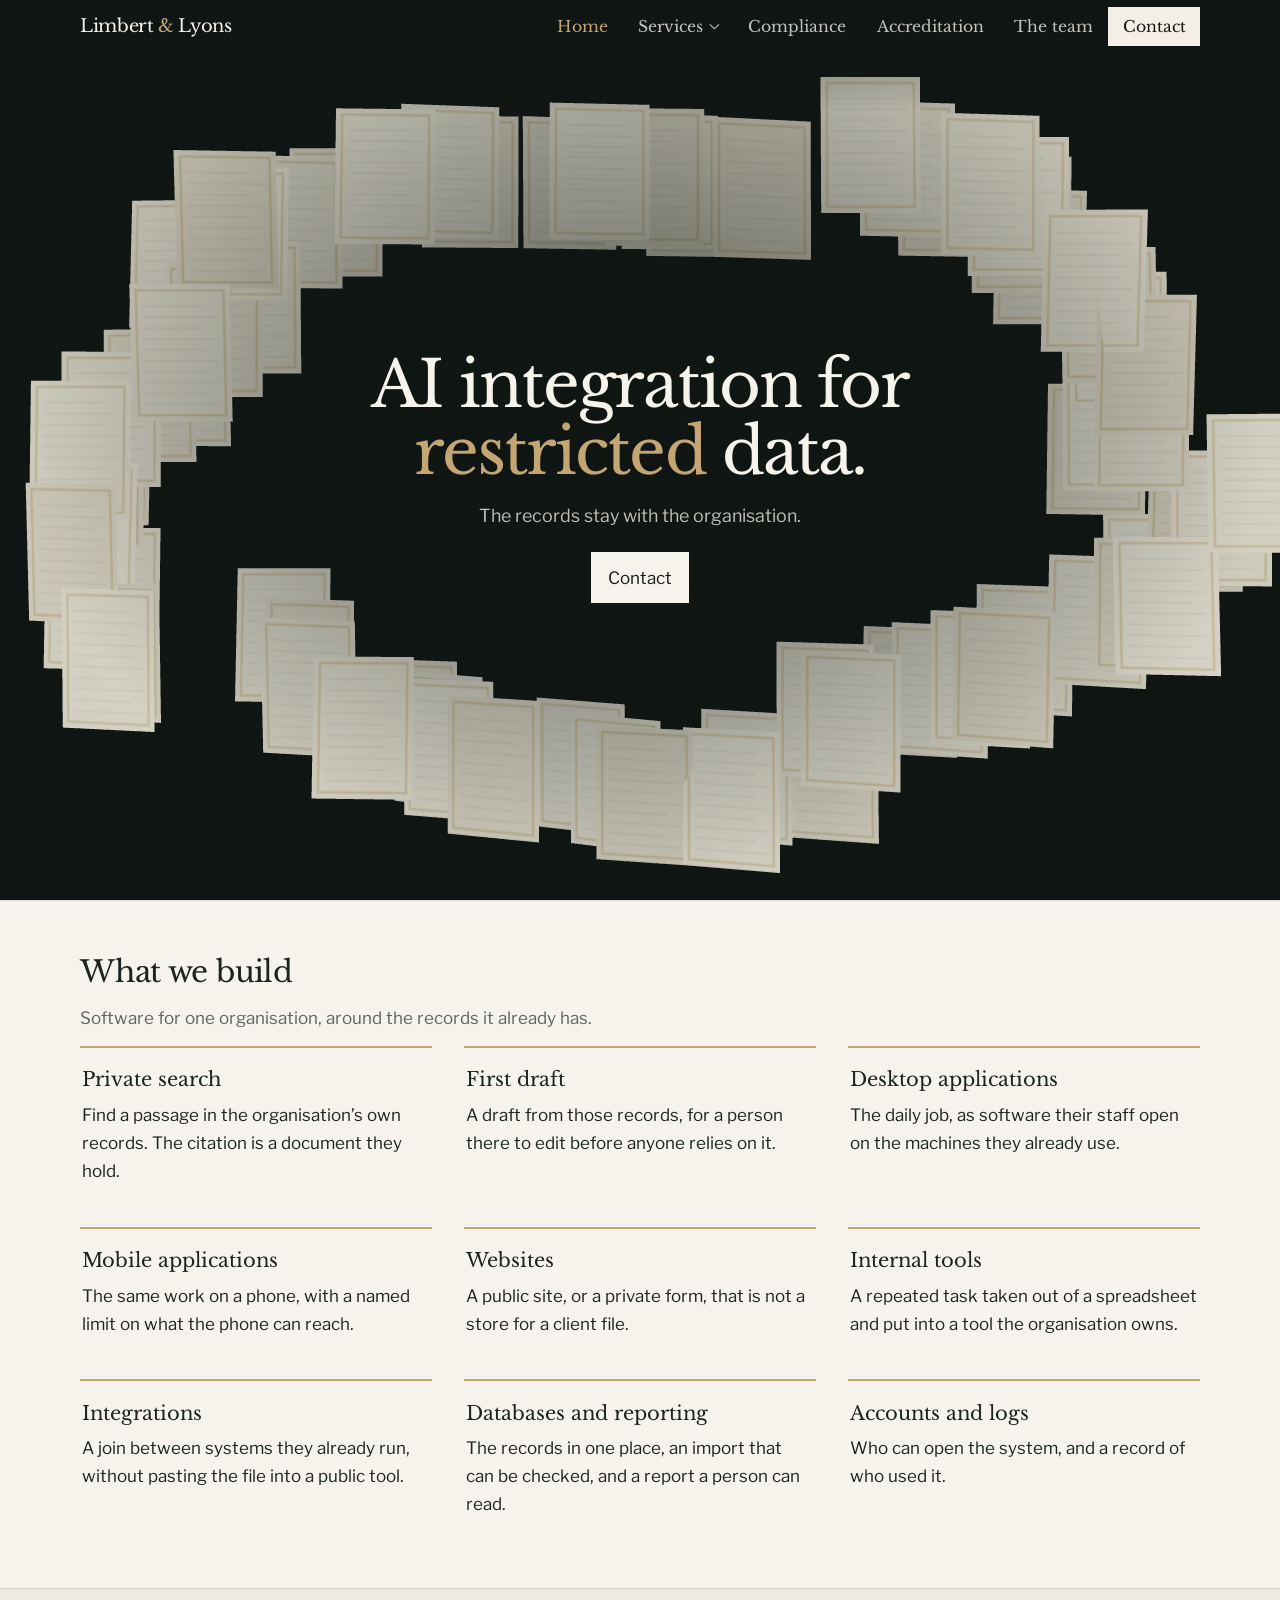
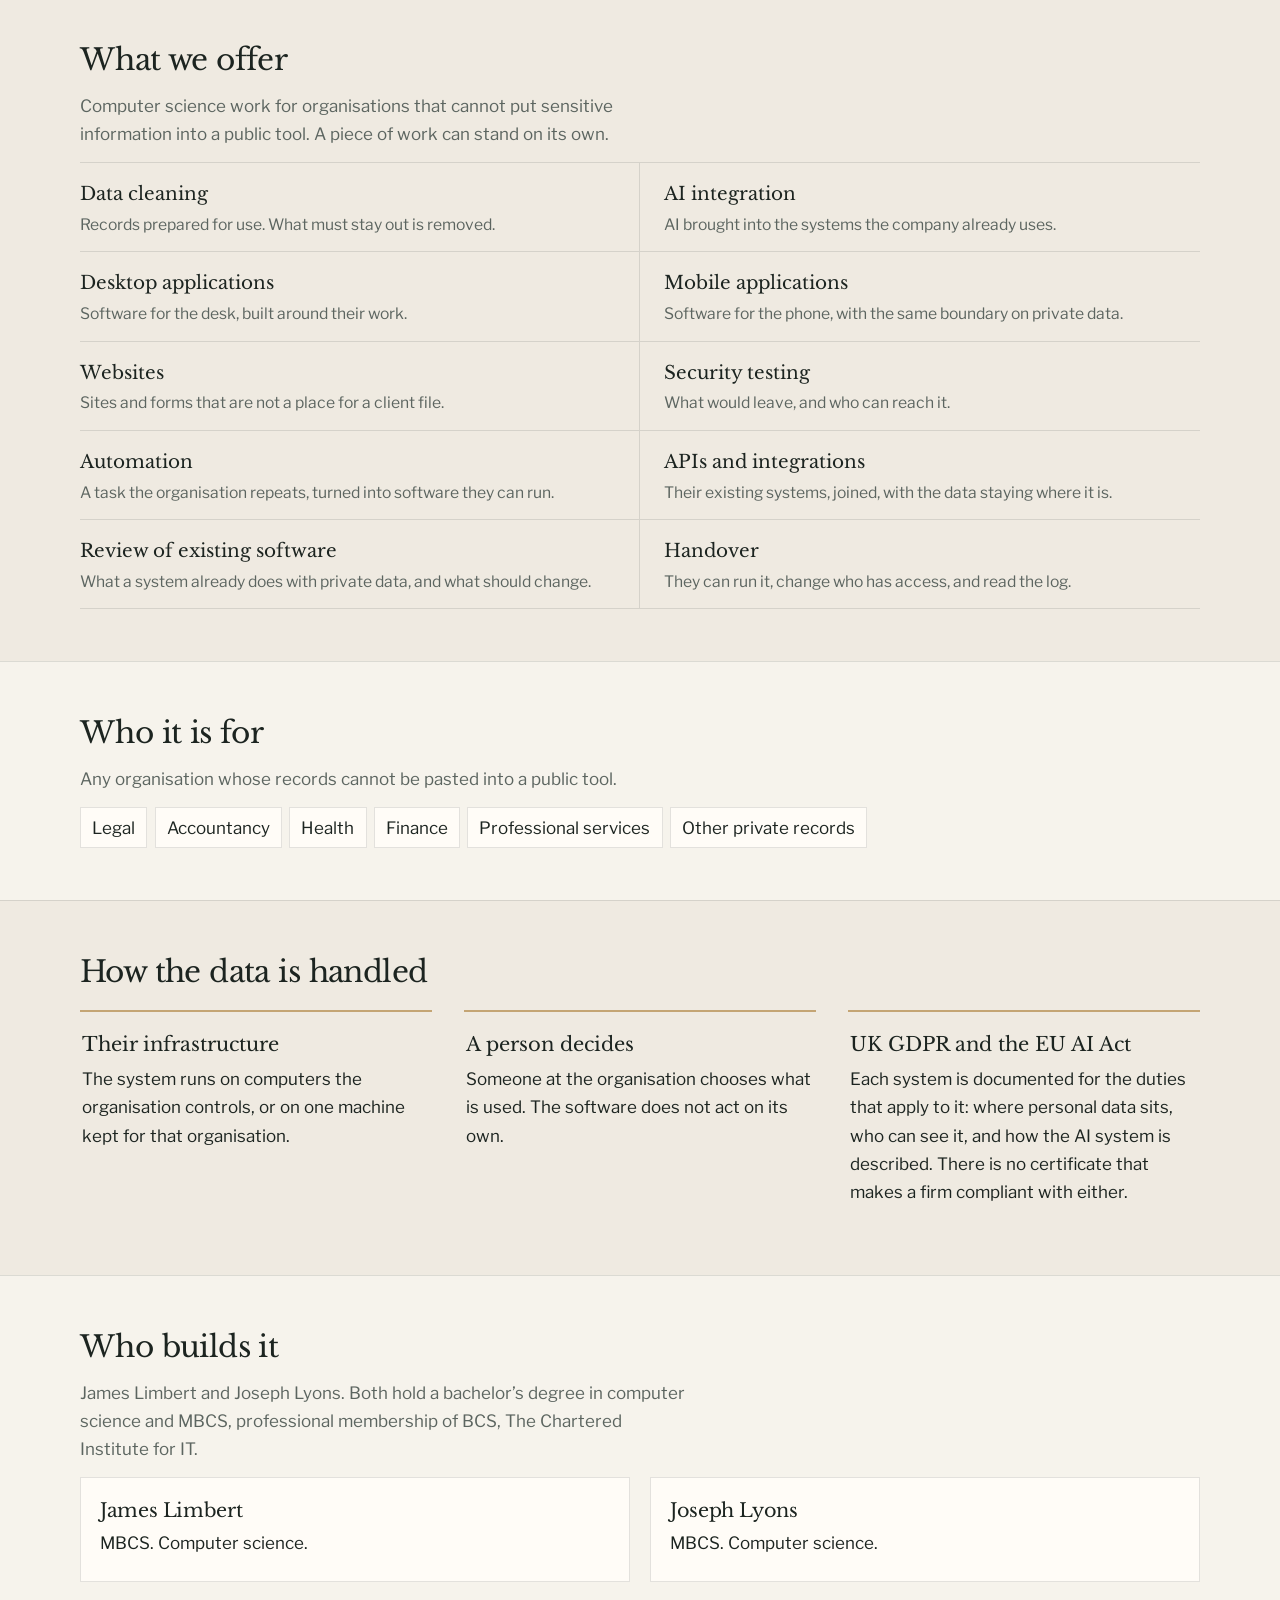
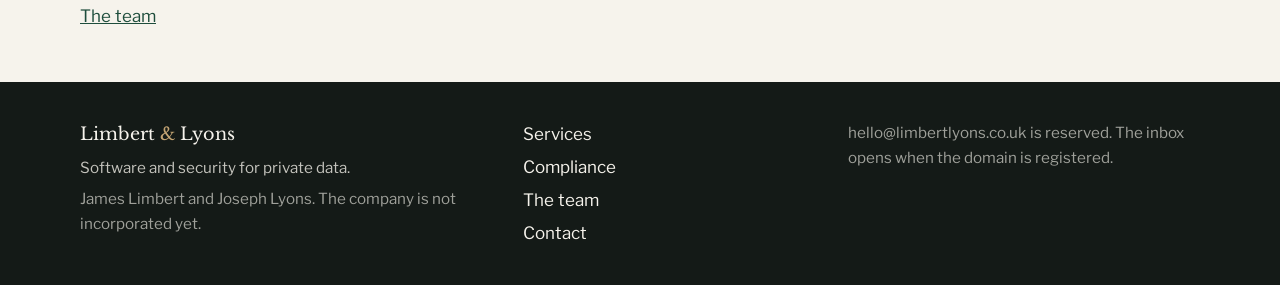
==== index.html @ 771babde "Initial commit" ====
<!DOCTYPE html>
<html lang="en-GB">
<head>
  <meta charset="utf-8">
  <meta name="viewport" content="width=device-width, initial-scale=1">
  <title>Limbert & Lyons — AI integration for sensitive data</title>
  <meta name="description" content="Limbert & Lyons takes sensitive work from the records to the handover: data cleaning, AI integration, desktop and mobile applications, websites, and security testing.">
  <link rel="preconnect" href="https://fonts.googleapis.com">
  <link rel="preconnect" href="https://fonts.gstatic.com" crossorigin>
  <link href="https://fonts.googleapis.com/css2?family=Libre+Baskerville:ital,wght@0,400;0,700;1,400&family=Libre+Franklin:ital,wght@0,400;0,500;0,600;1,400&display=swap" rel="stylesheet">
  <link rel="stylesheet" href="styles.css">
</head>
<body class="home">
  <a class="skip" href="#main">Skip to content</a>
  <header class="site-header">
    <div class="wrap bar">
      <a class="wordmark" href="index.html">Limbert <span>&amp;</span> Lyons</a>
      <button class="menu-toggle" type="button" data-menu aria-expanded="false" aria-controls="primary-nav">Menu</button>
      <nav class="nav" id="primary-nav" data-nav aria-label="Primary">
        <a href="index.html" aria-current="page">Home</a>
        <div class="drop" data-drop>
          <button class="drop-btn" type="button" data-drop-btn aria-expanded="false" aria-controls="services-menu">Services</button>
          <div class="drop-panel" id="services-menu">
            <a href="services.html">All services</a>
            <a href="data-cleaning.html">Data cleaning</a>
            <a href="ai-integration.html">AI integration</a>
            <a href="desktop-applications.html">Desktop applications</a>
            <a href="mobile-applications.html">Mobile applications</a>
            <a href="websites.html">Websites</a>
            <a href="security-testing.html">Security testing</a>
          </div>
        </div>
        <a href="compliance.html">Compliance</a>
        <a href="accreditation.html">Accreditation</a>
        <a href="team.html">The team</a>
        <a href="contact.html">Contact</a>
      </nav>
    </div>
  </header>
  <main id="main">
    <section class="hero">
      <div class="hero-stage" data-chamber aria-hidden="true"></div>
      <div class="hero-scrim" aria-hidden="true"></div>
      <div class="wrap hero-copy">
        <h1>AI integration for <span class="turn"><span data-turn>sensitive</span></span> data.</h1>
        <p class="lede">The records stay with the organisation.</p>
        <a class="button" href="contact.html">Contact</a>
      </div>
    </section>

    <section>
      <div class="wrap">
        <h2>What we build</h2>
        <p class="intro">Software for one organisation, around the records it already has.</p>
        <ul class="examples">
          <li class="example"><span>Private search</span><p>Find a passage in the organisation’s own records. The citation is a document they hold.</p></li>
          <li class="example"><span>First draft</span><p>A draft from those records, for a person there to edit before anyone relies on it.</p></li>
          <li class="example"><span>Desktop applications</span><p>The daily job, as software their staff open on the machines they already use.</p></li>
          <li class="example"><span>Mobile applications</span><p>The same work on a phone, with a named limit on what the phone can reach.</p></li>
          <li class="example"><span>Websites</span><p>A public site, or a private form, that is not a store for a client file.</p></li>
          <li class="example"><span>Internal tools</span><p>A repeated task taken out of a spreadsheet and put into a tool the organisation owns.</p></li>
          <li class="example"><span>Integrations</span><p>A join between systems they already run, without pasting the file into a public tool.</p></li>
          <li class="example"><span>Databases and reporting</span><p>The records in one place, an import that can be checked, and a report a person can read.</p></li>
          <li class="example"><span>Accounts and logs</span><p>Who can open the system, and a record of who used it.</p></li>
        </ul>
      </div>
    </section>

    <section class="band">
      <div class="wrap">
        <h2>What we offer</h2>
        <p class="intro">Computer science work for organisations that cannot put sensitive information into a public tool. A piece of work can stand on its own.</p>
        <ul class="offer">
          <li><a href="data-cleaning.html"><strong>Data cleaning</strong><p>Records prepared for use. What must stay out is removed.</p></a></li>
          <li><a href="ai-integration.html"><strong>AI integration</strong><p>AI brought into the systems the company already uses.</p></a></li>
          <li><a href="desktop-applications.html"><strong>Desktop applications</strong><p>Software for the desk, built around their work.</p></a></li>
          <li><a href="mobile-applications.html"><strong>Mobile applications</strong><p>Software for the phone, with the same boundary on private data.</p></a></li>
          <li><a href="websites.html"><strong>Websites</strong><p>Sites and forms that are not a place for a client file.</p></a></li>
          <li><a href="security-testing.html"><strong>Security testing</strong><p>What would leave, and who can reach it.</p></a></li>
          <li><strong>Automation</strong><p>A task the organisation repeats, turned into software they can run.</p></li>
          <li><strong>APIs and integrations</strong><p>Their existing systems, joined, with the data staying where it is.</p></li>
          <li><strong>Review of existing software</strong><p>What a system already does with private data, and what should change.</p></li>
          <li><strong>Handover</strong><p>They can run it, change who has access, and read the log.</p></li>
        </ul>
      </div>
    </section>

    <section>
      <div class="wrap">
        <h2>Who it is for</h2>
        <p class="intro">Any organisation whose records cannot be pasted into a public tool.</p>
        <ul class="sectors">
          <li>Legal</li>
          <li>Accountancy</li>
          <li>Health</li>
          <li>Finance</li>
          <li>Professional services</li>
          <li>Other private records</li>
        </ul>
      </div>
    </section>

    <section class="band">
      <div class="wrap">
        <h2>How the data is handled</h2>
        <ul class="examples">
          <li class="example"><span>Their infrastructure</span><p>The system runs on computers the organisation controls, or on one machine kept for that organisation.</p></li>
          <li class="example"><span>A person decides</span><p>Someone at the organisation chooses what is used. The software does not act on its own.</p></li>
          <li class="example"><span>UK GDPR and the EU AI Act</span><p>Each system is documented for the duties that apply to it: where personal data sits, who can see it, and how the AI system is described. There is no certificate that makes a firm compliant with either.</p></li>
        </ul>
      </div>
    </section>

    <section>
      <div class="wrap">
        <h2>Who builds it</h2>
        <p class="intro">James Limbert and Joseph Lyons. Both hold a bachelor’s degree in computer science and MBCS, professional membership of BCS, The Chartered Institute for IT.</p>
        <div class="people">
          <article class="person">
            <h3>James Limbert</h3>
            <p>MBCS. Computer science.</p>
          </article>
          <article class="person">
            <h3>Joseph Lyons</h3>
            <p>MBCS. Computer science.</p>
          </article>
        </div>
        <p class="aside"><a href="team.html">The team</a></p>
      </div>
    </section>
  </main>
  <footer class="site-footer">
    <div class="wrap">
      <div>
        <strong>Limbert <span>&amp;</span> Lyons</strong>
        <p>Software and security for private data.</p>
        <p class="quiet">James Limbert and Joseph Lyons. The company is not incorporated yet.</p>
      </div>
      <nav aria-label="Footer">
        <a href="services.html">Services</a>
        <a href="compliance.html">Compliance</a>
        <a href="team.html">The team</a>
        <a href="contact.html">Contact</a>
      </nav>
      <p class="quiet">hello@limbertlyons.co.uk is reserved. The inbox opens when the domain is registered.</p>
    </div>
  </footer>
  <script src="vendor/three.min.js"></script>
  <script src="chamber.js"></script>
  <script src="site.js"></script>
</body>
</html>
---- styles.css ----
/* Limbert Lyons. One consultancy site. */

:root {
  --paper: #f6f3ec;
  --card: #fffcf7;
  --ink: #1c2420;
  --muted: #5c6560;
  --fir: #141a17;
  --line: rgba(28, 36, 32, 0.12);
  --accent: #1e4d3c;
  --max: 70rem;
  --serif: "Libre Baskerville", Georgia, serif;
  --sans: "Libre Franklin", "Segoe UI", sans-serif;
}

* { box-sizing: border-box; }

html { scroll-behavior: smooth; }

body {
  margin: 0;
  background: var(--paper);
  color: var(--ink);
  font-family: var(--sans);
  font-size: 1.0625rem;
  line-height: 1.65;
}

a { color: inherit; }

:focus-visible {
  outline: 2px solid var(--accent);
  outline-offset: 3px;
}

.skip {
  position: absolute;
  left: 1rem;
  top: -4rem;
  background: var(--ink);
  color: var(--paper);
  padding: 0.4rem 0.7rem;
  z-index: 6;
}

.skip:focus { top: 0.6rem; }

.wrap {
  width: min(var(--max), calc(100% - 2.5rem));
  margin: 0 auto;
}

.narrow { max-width: 40rem; }

.site-header {
  position: sticky;
  top: 0;
  z-index: 20;
  background: #101613;
  color: #f3efe6;
  transition: background 0.25s ease;
}

body.home .site-header { background: transparent; }
body.home .site-header.is-solid { background: rgba(16, 22, 19, 0.94); }

.bar {
  display: flex;
  align-items: stretch;
  justify-content: space-between;
  gap: 1rem;
  min-height: 3.35rem;
}

.wordmark {
  align-self: center;
  color: #f6f3ec;
  text-decoration: none;
  font-family: var(--serif);
  font-size: 1.12rem;
  letter-spacing: -0.02em;
}

.wordmark span,
.site-footer strong span { color: #c4a574; }

.menu-toggle {
  align-self: center;
  display: none;
  background: rgba(243, 239, 230, 0.08);
  color: #f6f3ec;
  border: 0;
  border-radius: 0;
  padding: 0.55rem 0.9rem;
  font: inherit;
  cursor: pointer;
}

.nav {
  display: flex;
  align-items: stretch;
  align-self: stretch;
  gap: 0;
}

.nav > a,
.drop-btn {
  display: flex;
  align-items: center;
  color: rgba(246, 243, 236, 0.78);
  background: transparent;
  border: 0;
  border-radius: 0;
  text-decoration: none;
  font: inherit;
  font-family: var(--serif);
  font-size: 0.98rem;
  padding: 0 0.95rem;
  cursor: pointer;
  transition: color 0.15s ease;
}

.nav > a[aria-current="page"],
.drop.is-current > .drop-btn {
  color: #c4a574;
  background: transparent;
}

.nav > a:hover,
.drop-btn:hover,
.drop.is-open > .drop-btn {
  color: #f6f3ec;
  background: transparent;
}

.nav > a:last-child {
  margin-left: 0;
  color: #141a17;
  background: #f3efe6;
  box-shadow: none;
}

.nav > a:last-child:hover { background: #fff; color: #141a17; box-shadow: none; }

.nav > a:last-child[aria-current="page"] {
  background: #e7d3b0;
  color: #141a17;
  box-shadow: none;
}

@media (min-width: 801px) {
  body.home .site-header:not(.is-solid) .nav > a:last-child {
    align-self: center;
    padding: 0.42rem 0.9rem;
  }
}

.drop { position: relative; display: flex; align-items: stretch; }

.drop-btn::after {
  content: "";
  width: 0.36rem;
  height: 0.36rem;
  margin-left: 0.5rem;
  border-right: 1.5px solid currentColor;
  border-bottom: 1.5px solid currentColor;
  transform: translateY(-0.12rem) rotate(45deg);
  transition: transform 0.16s ease;
}

.drop.is-open > .drop-btn::after,
.drop:hover > .drop-btn::after {
  transform: translateY(0.04rem) rotate(225deg);
}

.drop-panel {
  position: absolute;
  top: 100%;
  left: 0;
  width: max-content;
  min-width: 12.5rem;
  padding: 0.35rem 0;
  background: rgba(16, 22, 19, 0.96);
  color: #f3efe6;
  border: 0;
  border-radius: 0;
  box-shadow: 0 10px 24px rgba(0, 0, 0, 0.28);
  opacity: 0;
  visibility: hidden;
  pointer-events: none;
  transform: translateY(6px);
  transition: opacity 0.16s ease, transform 0.16s ease, visibility 0.16s;
}

.drop-panel::before {
  content: "";
  position: absolute;
  left: 0;
  right: 0;
  top: -0.7rem;
  height: 0.7rem;
}

.drop.is-open .drop-panel,
.drop:focus-within .drop-panel {
  opacity: 1;
  visibility: visible;
  pointer-events: auto;
  transform: none;
}

@media (hover: hover) and (min-width: 801px) {
  .drop:hover .drop-panel {
    opacity: 1;
    visibility: visible;
    pointer-events: auto;
    transform: none;
  }
}

.drop-panel a {
  display: block;
  padding: 0.38rem 1rem;
  border-radius: 0;
  border-bottom: 0;
  text-decoration: none;
  color: rgba(246, 243, 236, 0.82);
  line-height: 1.35;
  font-family: var(--serif);
  font-size: 0.95rem;
}

.drop-panel a:hover,
.drop-panel a[aria-current="page"] {
  background: transparent;
  color: #c4a574;
  text-decoration: none;
}

.hero {
  position: relative;
  isolation: isolate;
  display: flex;
  align-items: center;
  min-height: calc(100svh - 3.35rem);
  padding: 4.5rem 0;
  overflow: hidden;
  background: #101613;
  color: #f3efe6;
}

body.home .hero {
  margin-top: -3.35rem;
  padding-top: calc(4.5rem + 3.35rem);
  min-height: 100svh;
}

.hero-stage {
  position: absolute;
  inset: 0;
  z-index: 0;
  background:
    radial-gradient(ellipse at 68% 48%, rgba(196, 165, 116, 0.14), transparent 58%),
    #101613;
}

.hero-stage canvas {
  display: block;
  width: 100%;
  height: 100%;
}

.hero-scrim {
  position: absolute;
  inset: 0;
  z-index: 1;
  pointer-events: none;
  background:
    linear-gradient(180deg, rgba(16, 22, 19, 0.5) 0%, rgba(16, 22, 19, 0) 7rem),
    radial-gradient(ellipse at 50% 46%, rgba(16, 22, 19, 0.62) 0%, rgba(16, 22, 19, 0.28) 42%, rgba(16, 22, 19, 0.05) 70%);
}

.hero-copy {
  position: relative;
  z-index: 2;
  max-width: 46rem;
  text-align: center;
}

.hero h1 {
  color: #f6f3ec;
  font-family: var(--serif);
  font-weight: 400;
  font-size: clamp(2.7rem, 5vw, 4.15rem);
  line-height: 1.05;
  letter-spacing: -0.03em;
  max-width: 11em;
  margin: 0 auto 1rem;
}

.turn {
  display: inline-block;
  color: #c4a574;
  white-space: nowrap;
  vertical-align: baseline;
  line-height: inherit;
  transition: width 0.35s ease;
}

.turn span {
  display: inline;
  transition: opacity 0.28s ease, transform 0.28s ease;
}

.turn span.is-out {
  opacity: 0;
  transform: translateY(-0.16em);
}

.hero .kicker { color: #c4a574; }

.hero .lede {
  color: rgba(243, 239, 230, 0.78);
  max-width: 26rem;
  margin-left: auto;
  margin-right: auto;
  font-size: 1.12rem;
}

.hero .button {
  margin-top: 1.35rem;
  text-decoration: none;
}

.hero-services {
  margin: 0;
  padding: 0;
  list-style: none;
}

.process {
  margin: 0;
  padding: 0.15rem 0 0;
  list-style: none;
}

.process li {
  display: grid;
  grid-template-columns: 2.6rem 1fr;
  gap: 0.9rem;
  position: relative;
  padding-bottom: 1.15rem;
}

.process li::after {
  content: "";
  position: absolute;
  left: 1.05rem;
  top: 1.85rem;
  bottom: 0;
  width: 1px;
  background: rgba(196, 165, 116, 0.55);
}

.process li:last-child { padding-bottom: 0; }
.process li:last-child::after { display: none; }

.process .n {
  position: relative;
  z-index: 1;
  width: 2.15rem;
  height: 2.15rem;
  display: grid;
  place-items: center;
  border: 1px solid #c4a574;
  background: #141a17;
  color: #c4a574;
  font-size: 0.75rem;
}

.process strong {
  display: block;
  color: #f6f3ec;
  font-weight: 500;
}

.process p {
  margin: 0.15rem 0 0;
  color: rgba(243, 239, 230, 0.68);
  font-size: 0.98rem;
}

.process.is-running li {
  opacity: 0.38;
  transition: opacity 0.45s ease;
}

.process.is-running li.is-done { opacity: 0.72; }
.process.is-running li.is-on { opacity: 1; }

.process.is-running .n,
.process.is-running li::after { transition: background 0.45s ease, color 0.45s ease, border-color 0.45s ease; }

.process.is-running li.is-on .n {
  background: #c4a574;
  color: #141a17;
}

.process.is-running li.is-done .n {
  background: #1e4d3c;
  color: #f3efe6;
  border-color: #c4a574;
}

.process.is-running li::after { background: rgba(196, 165, 116, 0.22); }
.process.is-running li.is-done::after { background: #c4a574; }

@media (prefers-reduced-motion: reduce) {
  .process.is-running li,
  .process.is-running li.is-done,
  .process.is-running li.is-on { opacity: 1; transition: none; }
}

.button {
  display: inline-block;
  background: #f6f3ec;
  color: var(--fir);
  padding: 0.7rem 1.05rem;
}

.service-grid {
  display: grid;
  grid-template-columns: repeat(6, 1fr);
  gap: 0.85rem;
  margin: 0;
  padding: 0;
  list-style: none;
}

.service-grid li { grid-column: span 2; }

.service-grid a {
  display: block;
  height: 100%;
  background: var(--card);
  border: 1px solid var(--line);
  padding: 1.15rem 1.15rem 0.35rem;
  text-decoration: none;
}

.service-grid a:hover h3 { color: var(--accent); }

.service-grid p { color: var(--muted); }

.page-head {
  padding: 4.5rem 0 2.5rem;
}

.opening h1,
.page-head h1 {
  font-family: var(--serif);
  font-weight: 400;
  font-size: clamp(2.3rem, 4.2vw, 3.5rem);
  line-height: 1.18;
  letter-spacing: -0.02em;
  max-width: 14em;
  margin: 0 0 1rem;
}

.kicker {
  margin: 0 0 0.75rem;
  color: var(--accent);
  font-size: 0.95rem;
}

.lede {
  max-width: 38rem;
  margin: 0;
  color: var(--ink);
  font-size: 1.15rem;
}

.actions {
  display: flex;
  flex-wrap: wrap;
  gap: 1.25rem 2rem;
  margin-top: 1.75rem;
}

.actions a,
.text-link {
  color: var(--accent);
  text-underline-offset: 0.2em;
}

section { padding: 3.25rem 0; }

section + section { border-top: 1px solid var(--line); }

h2, h3 {
  font-family: var(--serif);
  font-weight: 400;
  letter-spacing: -0.02em;
  line-height: 1.25;
}

h2 { font-size: 1.85rem; margin: 0 0 1.25rem; }
h3 { font-size: 1.2rem; margin: 0 0 0.4rem; }
p { margin: 0 0 0.9rem; }

.intro {
  max-width: 38rem;
  color: var(--muted);
  margin-top: -0.4rem;
}

.aside {
  margin: 1.25rem 0 0;
  color: var(--muted);
}

.aside a { color: var(--accent); }

.service-list { margin: 0; padding: 0; list-style: none; }

.service-list a {
  display: grid;
  grid-template-columns: 7.5rem 1fr;
  gap: 1rem 2rem;
  padding: 1.15rem 0;
  border-top: 1px solid var(--line);
  text-decoration: none;
}

.service-list li:last-child a { border-bottom: 1px solid var(--line); }

.service-list span {
  color: var(--accent);
  padding-top: 0.15rem;
}

.service-list a:hover h3 { color: var(--accent); }

.steps {
  display: grid;
  grid-template-columns: repeat(4, 1fr);
  gap: 1.5rem;
  margin: 0;
  padding: 0;
  list-style: none;
}

.reasons,
.examples {
  display: grid;
  grid-template-columns: repeat(3, 1fr);
  gap: 1.5rem 2rem;
  margin: 0;
  padding: 0;
  list-style: none;
}

.reasons li,
.example {
  margin: 0;
}

.offer {
  display: grid;
  grid-template-columns: 1fr 1fr;
  margin: 0.5rem 0 0;
  padding: 0;
  list-style: none;
  border-top: 1px solid var(--line);
}

.offer li {
  margin: 0;
  padding: 1rem 1.5rem 0.85rem 0;
  border-bottom: 1px solid var(--line);
}

.offer li:nth-child(odd) {
  padding-right: 2rem;
  border-right: 1px solid var(--line);
}

.offer li:nth-child(even) { padding-left: 1.5rem; }

.offer a { text-decoration: none; }
.offer strong {
  display: block;
  font-family: var(--serif);
  font-weight: 400;
  font-size: 1.15rem;
}
.offer p { margin: 0.15rem 0 0; color: var(--muted); font-size: 0.98rem; }
.offer a:hover strong { color: var(--accent); }

.sectors {
  display: flex;
  flex-wrap: wrap;
  gap: 0.45rem;
  margin: 0;
  padding: 0;
  list-style: none;
}

.sectors li {
  margin: 0;
  padding: 0.35rem 0.7rem;
  border: 1px solid var(--line);
  background: var(--card);
}

.band { background: #efeae1; }

.reasons strong,
.example span {
  display: block;
  margin-bottom: 0.35rem;
  color: var(--accent);
  font-weight: 500;
}

.example {
  background: transparent;
  border: 0;
  border-top: 2px solid #c4a574;
  padding: 0.95rem 0.15rem 0.2rem;
}

.example span {
  font-family: var(--serif);
  font-size: 1.22rem;
  font-weight: 400;
  color: var(--ink);
}

.instrument {
  background: var(--fir);
  color: #f3efe6;
  scroll-margin-top: 4.5rem;
}

.instrument h2,
.instrument h3 { color: #f6f3ec; }

.instrument .intro { color: rgba(243, 239, 230, 0.72); }

.instrument-grid {
  display: grid;
  grid-template-columns: 1.25fr 0.85fr;
  gap: 1.75rem 2.5rem;
  align-items: center;
}

.stage {
  position: relative;
  background: #101613;
  aspect-ratio: 5 / 4;
  border: 1px solid rgba(196, 165, 116, 0.28);
  min-height: 16rem;
}

.stage canvas {
  display: block;
  width: 100%;
  height: 100%;
}

.stage-fallback {
  margin: 0;
  padding: 1.25rem;
  color: rgba(243, 239, 230, 0.78);
}

.legend {
  display: grid;
  grid-template-columns: 1fr 1fr;
  gap: 0.2rem 1rem;
  margin: 0.75rem 0 0;
  padding: 0;
  list-style: none;
  color: rgba(243, 239, 230, 0.68);
  font-size: 0.88rem;
}

.notes { margin: 0; padding: 0; list-style: none; }

.notes li {
  margin: 0 0 1.1rem;
  padding-left: 0.9rem;
  border-left: 2px solid rgba(196, 165, 116, 0.45);
}

.notes[data-ready] li { display: none; }

.notes[data-ready] li.is-active {
  display: block;
  border-left-color: #c4a574;
}

.notes h3 { margin-bottom: 0.45rem; font-size: 1.55rem; }

.notes p { margin: 0; color: rgba(243, 239, 230, 0.84); }

.note-nav {
  display: flex;
  flex-wrap: wrap;
  gap: 0.4rem;
  margin-top: 1.1rem;
}

.note-nav button {
  font: inherit;
  font-size: 0.88rem;
  color: rgba(243, 239, 230, 0.78);
  background: transparent;
  border: 1px solid rgba(243, 239, 230, 0.22);
  padding: 0.35rem 0.6rem;
  cursor: pointer;
}

.note-nav button[aria-pressed="true"] {
  color: var(--fir);
  background: #f6f3ec;
  border-color: #f6f3ec;
}

.steps li { margin: 0; }

.steps strong {
  display: block;
  margin-bottom: 0.35rem;
  color: var(--accent);
  font-weight: 500;
}

.split {
  display: grid;
  grid-template-columns: 1.1fr 0.9fr;
  gap: 2rem 3rem;
  align-items: start;
}

.prose { max-width: 40rem; }

.space { margin-top: 2rem; }

dl.answers { margin: 0; }

dl.answers div {
  display: grid;
  grid-template-columns: 13rem 1fr;
  gap: 1rem 2rem;
  padding: 1.1rem 0;
  border-top: 1px solid var(--line);
}

dl.answers dt {
  margin: 0;
  font-family: var(--serif);
}

dl.answers dd { margin: 0; }

.status {
  display: grid;
  grid-template-columns: 8rem 1fr;
  gap: 0.5rem 1.5rem;
  padding: 1rem 0;
  border-top: 1px solid var(--line);
}

.status strong {
  font-weight: 500;
  color: var(--accent);
}

.people {
  display: grid;
  grid-template-columns: 1fr 1fr;
  gap: 1.25rem;
}

.person {
  background: var(--card);
  border: 1px solid var(--line);
  padding: 1.25rem 1.2rem 0.6rem;
}

ul.clean { margin: 0 0 1rem; padding-left: 1.15rem; }
ul.clean li { margin: 0.35rem 0; }

.address {
  font-family: var(--serif);
  font-size: 1.2rem;
}

.site-footer {
  background: var(--fir);
  color: rgba(246, 243, 236, 0.78);
  padding: 2.4rem 0;
}

.site-footer .wrap {
  display: grid;
  grid-template-columns: 1.4fr 1fr 1.2fr;
  gap: 1.5rem 2rem;
}

.site-footer strong {
  display: block;
  margin-bottom: 0.35rem;
  color: #f6f3ec;
  font-family: var(--serif);
  font-weight: 400;
  font-size: 1.1rem;
}

.site-footer p { margin: 0 0 0.4rem; font-size: 0.95rem; }
.site-footer a { color: #f6f3ec; text-decoration: none; }
.site-footer nav { display: flex; flex-direction: column; gap: 0.3rem; }
.quiet { color: rgba(246, 243, 236, 0.62); }

@media (max-width: 800px) {
  .menu-toggle { display: inline-block; }

  .nav {
    display: none;
    position: absolute;
    left: 0;
    right: 0;
    top: 100%;
    background: var(--fir);
    border-top: 1px solid rgba(243, 239, 230, 0.1);
    flex-direction: column;
    align-items: stretch;
    padding: 0.4rem 0 0.8rem;
  }

  .nav.is-open { display: flex; }

  .nav > a,
  .drop-btn { border-radius: 0; }

  .nav > a:last-child {
    margin: 0;
    text-align: left;
  }

  .drop:hover > .drop-btn::after { transform: translateY(-0.12rem) rotate(45deg); }
  .drop.is-open > .drop-btn::after { transform: translateY(0.04rem) rotate(225deg); }

  .drop-panel {
    display: none;
    position: static;
    width: auto;
    margin: 0.15rem 0.7rem 0.3rem;
    border: 0;
    box-shadow: none;
    opacity: 1;
    visibility: visible;
    pointer-events: auto;
    transform: none;
    background: #1c2622;
    color: #f6f3ec;
  }

  .drop.is-open .drop-panel,
  .drop:focus-within .drop-panel { display: block; }

  .drop-panel a,
  .drop-panel a span { color: #f6f3ec; }
  .drop-panel a span { color: rgba(246, 243, 236, 0.65); }
  .drop-panel a:hover { background: transparent; color: #c4a574; }

  .hero-grid,
  .offer,
  .service-grid,
  .service-grid li,
  .service-list a,
  .steps,
  .reasons,
  .examples,
  .instrument-grid,
  .split,
  .people,
  dl.answers div,
  .status,
  .site-footer .wrap { grid-template-columns: 1fr; }

  .opening, .page-head { padding-top: 2.75rem; }
  .hero { min-height: auto; padding: 3.5rem 0 4rem; }

  .service-grid li { grid-column: auto; }
  .offer li,
  .offer li:nth-child(odd),
  .offer li:nth-child(even) {
    padding-left: 0;
    padding-right: 0;
    border-right: 0;
  }
}
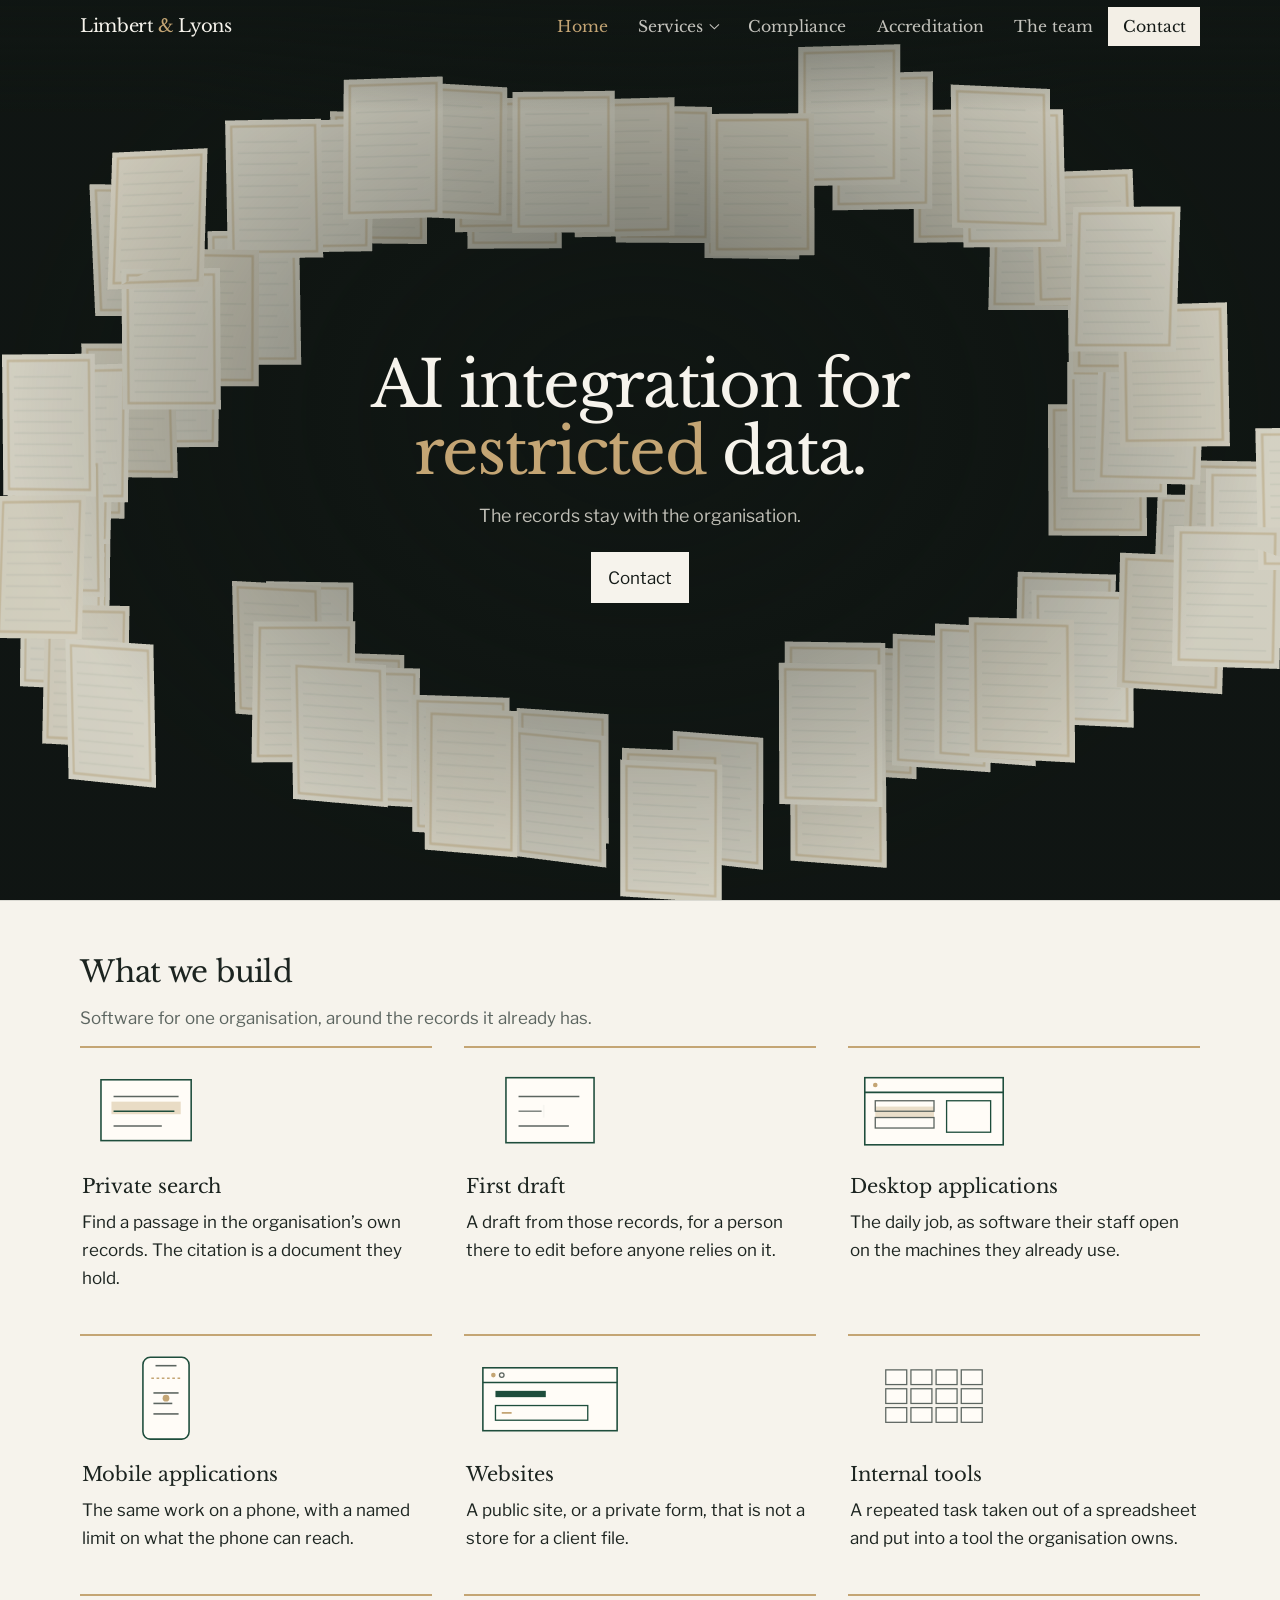
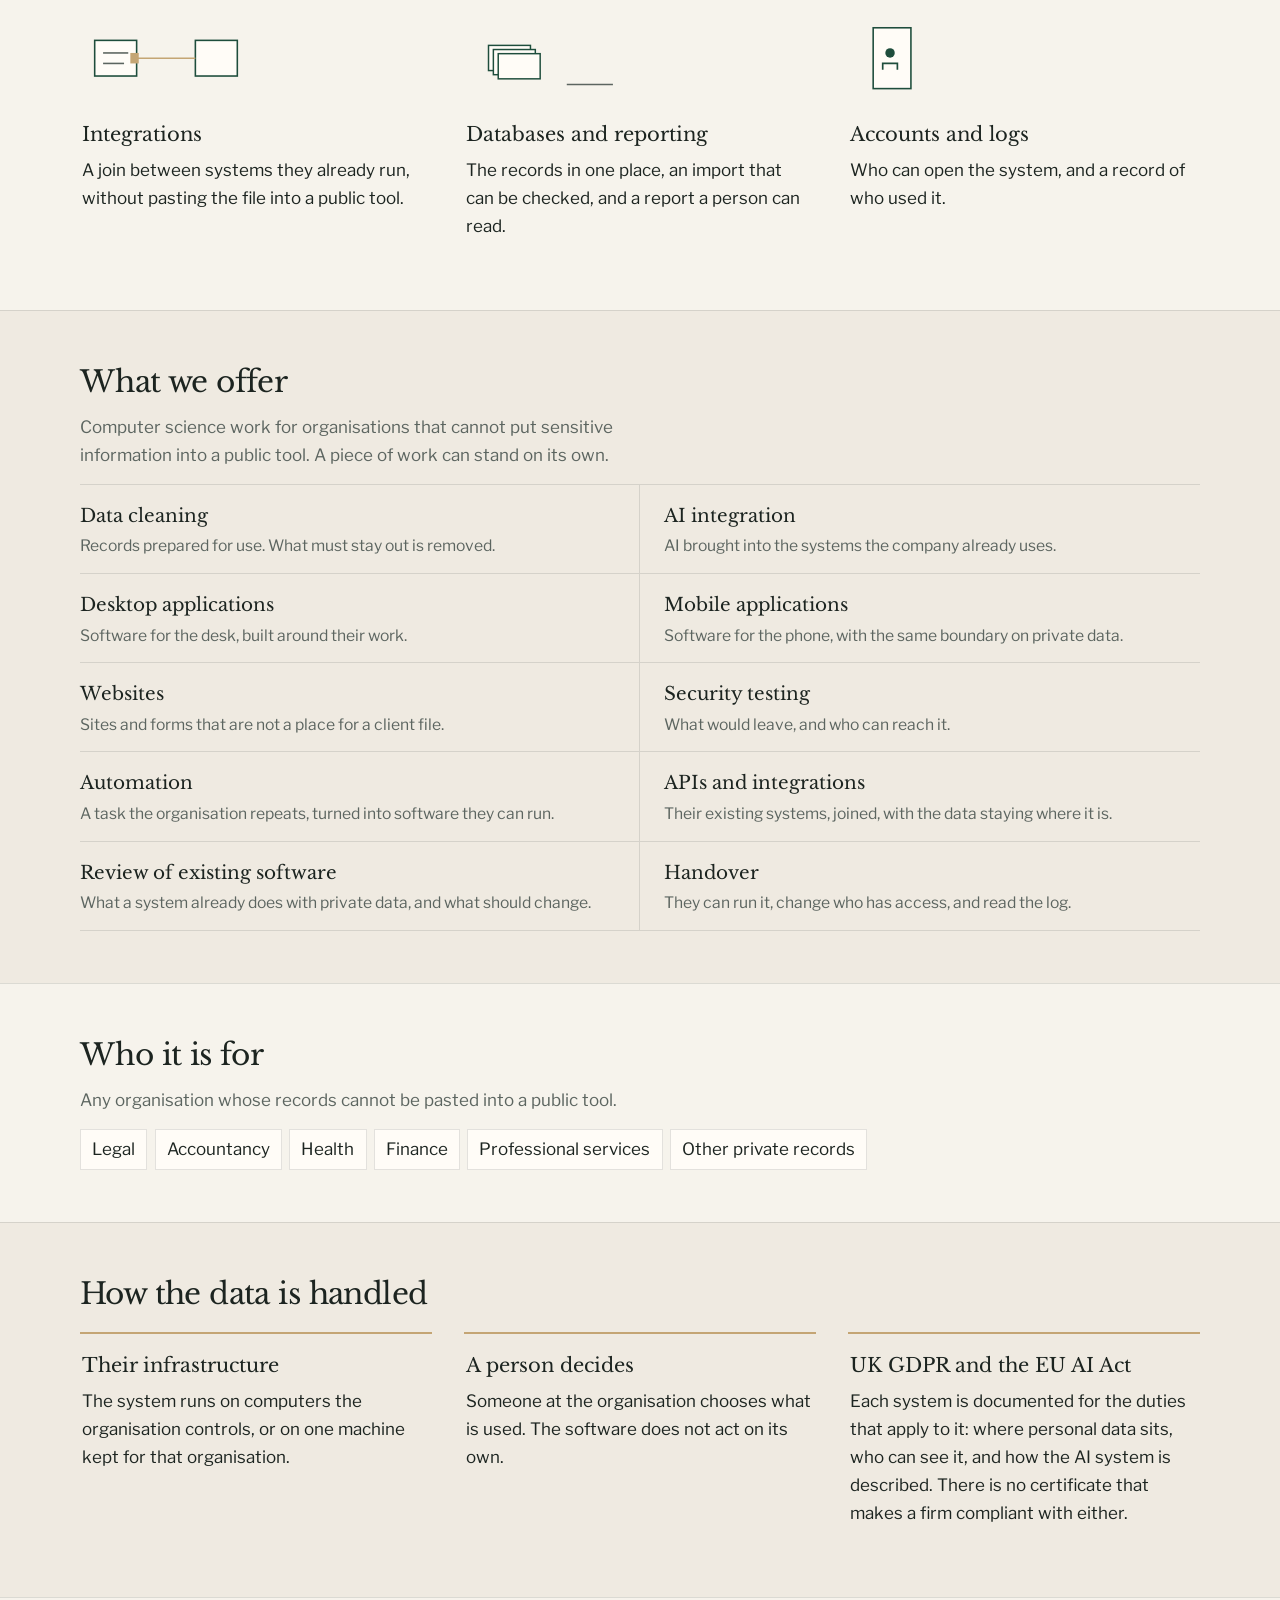
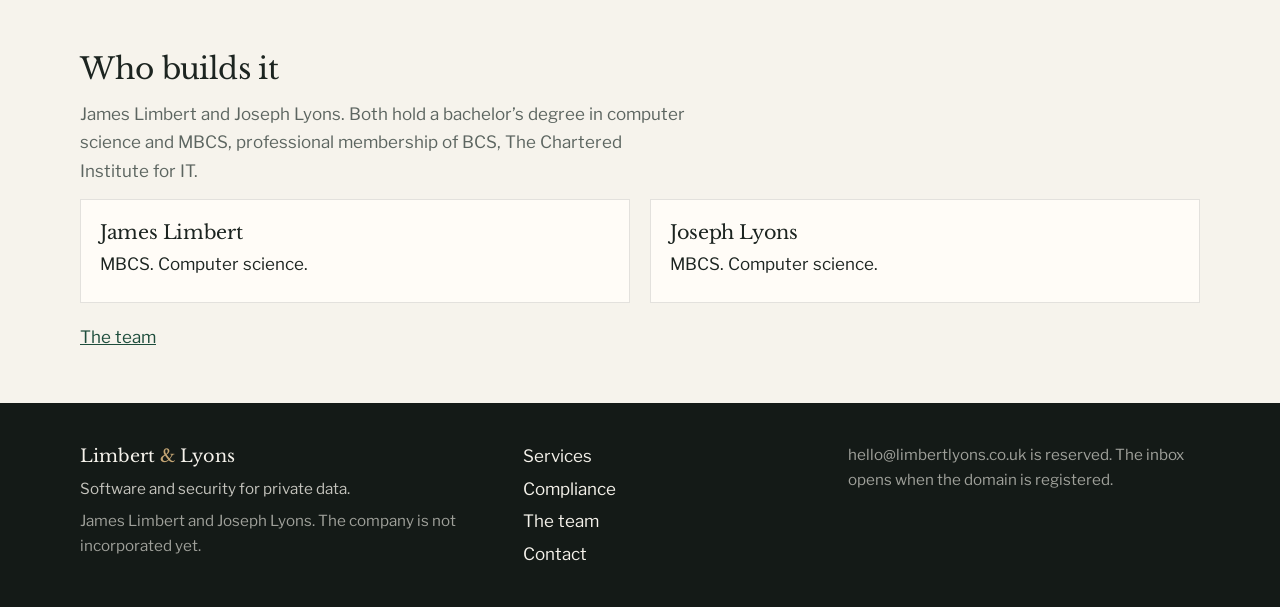
==== commit d0653183: "handover" ====
--- a/index.html
+++ b/index.html
@@ -53,15 +53,214 @@
         <h2>What we build</h2>
         <p class="intro">Software for one organisation, around the records it already has.</p>
         <ul class="examples">
-          <li class="example"><span>Private search</span><p>Find a passage in the organisation’s own records. The citation is a document they hold.</p></li>
-          <li class="example"><span>First draft</span><p>A draft from those records, for a person there to edit before anyone relies on it.</p></li>
-          <li class="example"><span>Desktop applications</span><p>The daily job, as software their staff open on the machines they already use.</p></li>
-          <li class="example"><span>Mobile applications</span><p>The same work on a phone, with a named limit on what the phone can reach.</p></li>
-          <li class="example"><span>Websites</span><p>A public site, or a private form, that is not a store for a client file.</p></li>
-          <li class="example"><span>Internal tools</span><p>A repeated task taken out of a spreadsheet and put into a tool the organisation owns.</p></li>
-          <li class="example"><span>Integrations</span><p>A join between systems they already run, without pasting the file into a public tool.</p></li>
-          <li class="example"><span>Databases and reporting</span><p>The records in one place, an import that can be checked, and a report a person can read.</p></li>
-          <li class="example"><span>Accounts and logs</span><p>Who can open the system, and a record of who used it.</p></li>
+          <li class="example">
+            <figure class="sketch" aria-hidden="true">
+              <svg viewBox="0 0 160 90">
+                <rect x="18" y="16" width="86" height="58" fill="#fffcf7" stroke="#1e4d3c" stroke-width="1.5"/>
+                <rect x="28" y="26" width="66" height="12" fill="#c4a574" opacity="0.2">
+                  <animate attributeName="y" values="26;40;40;26" keyTimes="0;0.34;0.72;1" dur="5s" repeatCount="indefinite"/>
+                  <animate attributeName="opacity" values="0.12;0.45;0.45;0.12" keyTimes="0;0.34;0.72;1" dur="5s" repeatCount="indefinite"/>
+                </rect>
+                <line x1="30" y1="32" x2="92" y2="32" stroke="#5c6560" stroke-width="1.5"/>
+                <line x1="30" y1="46" x2="88" y2="46" stroke="#1e4d3c" stroke-width="1.6"/>
+                <line x1="30" y1="60" x2="76" y2="60" stroke="#5c6560" stroke-width="1.5"/>
+                <g opacity="0">
+                  <line x1="104" y1="46" x2="116" y2="46" stroke="#c4a574" stroke-width="1.5"/>
+                  <rect x="116" y="34" width="26" height="32" fill="#fffcf7" stroke="#c4a574" stroke-width="1.5"/>
+                  <line x1="121" y1="42" x2="137" y2="42" stroke="#c4a574" stroke-width="1.4"/>
+                  <line x1="121" y1="50" x2="133" y2="50" stroke="#c4a574" stroke-width="1.4"/>
+                  <animate attributeName="opacity" values="0;0;1;1;0" keyTimes="0;0.36;0.52;0.78;1" dur="5s" repeatCount="indefinite"/>
+                </g>
+              </svg>
+            </figure>
+            <span>Private search</span>
+            <p>Find a passage in the organisation’s own records. The citation is a document they hold.</p>
+          </li>
+          <li class="example">
+            <figure class="sketch" aria-hidden="true">
+              <svg viewBox="0 0 160 90">
+                <rect x="38" y="14" width="84" height="62" fill="#fffcf7" stroke="#1e4d3c" stroke-width="1.5"/>
+                <line x1="50" y1="32" x2="108" y2="32" stroke="#5c6560" stroke-width="1.5"/>
+                <line x1="50" y1="46" x2="72" y2="46" stroke="#5c6560" stroke-width="1.5">
+                  <animate attributeName="opacity" values="1;1;0;0;1" keyTimes="0;0.22;0.4;0.8;1" dur="5s" repeatCount="indefinite"/>
+                </line>
+                <line x1="50" y1="46" x2="112" y2="46" stroke="#c4a574" stroke-width="2" stroke-dasharray="62" stroke-dashoffset="62">
+                  <animate attributeName="stroke-dashoffset" values="62;62;0;0;62" keyTimes="0;0.28;0.58;0.82;1" dur="5s" repeatCount="indefinite"/>
+                </line>
+                <line x1="50" y1="60" x2="98" y2="60" stroke="#5c6560" stroke-width="1.5"/>
+                <line x1="74" y1="40" x2="74" y2="52" stroke="#1e4d3c" stroke-width="1.6">
+                  <animate attributeName="x1" values="74;74;114;114;74" keyTimes="0;0.28;0.58;0.82;1" dur="5s" repeatCount="indefinite"/>
+                  <animate attributeName="x2" values="74;74;114;114;74" keyTimes="0;0.28;0.58;0.82;1" dur="5s" repeatCount="indefinite"/>
+                  <animate attributeName="opacity" values="1;0;1;0;1" dur="1.1s" repeatCount="indefinite"/>
+                </line>
+              </svg>
+            </figure>
+            <span>First draft</span>
+            <p>A draft from those records, for a person there to edit before anyone relies on it.</p>
+          </li>
+          <li class="example">
+            <figure class="sketch" aria-hidden="true">
+              <svg viewBox="0 0 160 90">
+                <rect x="14" y="14" width="132" height="64" fill="#fffcf7" stroke="#1e4d3c" stroke-width="1.5"/>
+                <line x1="14" y1="28" x2="146" y2="28" stroke="#1e4d3c" stroke-width="1.5"/>
+                <circle cx="24" cy="21" r="2.2" fill="#c4a574"/>
+                <rect x="24" y="36" width="56" height="10" fill="#c4a574" opacity="0.35">
+                  <animate attributeName="y" values="36;36;52;52;36" keyTimes="0;0.18;0.42;0.74;1" dur="5s" repeatCount="indefinite"/>
+                </rect>
+                <rect x="24" y="36" width="56" height="10" fill="none" stroke="#5c6560" stroke-width="1.25"/>
+                <rect x="24" y="52" width="56" height="10" fill="none" stroke="#5c6560" stroke-width="1.25"/>
+                <rect x="92" y="36" width="42" height="30" fill="none" stroke="#1e4d3c" stroke-width="1.25"/>
+                <line x1="100" y1="46" x2="100" y2="46" stroke="#c4a574" stroke-width="2.2">
+                  <animate attributeName="x2" values="100;100;126;126;100" keyTimes="0;0.42;0.62;0.82;1" dur="5s" repeatCount="indefinite"/>
+                </line>
+                <line x1="100" y1="56" x2="100" y2="56" stroke="#1e4d3c" stroke-width="2">
+                  <animate attributeName="x2" values="100;100;120;120;100" keyTimes="0;0.5;0.7;0.82;1" dur="5s" repeatCount="indefinite"/>
+                </line>
+              </svg>
+            </figure>
+            <span>Desktop applications</span>
+            <p>The daily job, as software their staff open on the machines they already use.</p>
+          </li>
+          <li class="example">
+            <figure class="sketch" aria-hidden="true">
+              <svg viewBox="0 0 160 90">
+                <rect x="58" y="6" width="44" height="78" rx="7" fill="#fffcf7" stroke="#1e4d3c" stroke-width="1.5"/>
+                <line x1="70" y1="14" x2="90" y2="14" stroke="#5c6560" stroke-width="1.5"/>
+                <line x1="66" y1="26" x2="94" y2="26" stroke="#c4a574" stroke-width="1.6" stroke-dasharray="2.5 2.5"/>
+                <line x1="68" y1="40" x2="92" y2="40" stroke="#5c6560" stroke-width="1.5"/>
+                <line x1="68" y1="50" x2="86" y2="50" stroke="#5c6560" stroke-width="1.5"/>
+                <line x1="68" y1="60" x2="92" y2="60" stroke="#5c6560" stroke-width="1.5"/>
+                <circle cx="80" cy="70" r="3.2" fill="#c4a574">
+                  <animate attributeName="cy" values="70;32;32;70" keyTimes="0;0.4;0.7;1" dur="5s" repeatCount="indefinite"/>
+                </circle>
+              </svg>
+            </figure>
+            <span>Mobile applications</span>
+            <p>The same work on a phone, with a named limit on what the phone can reach.</p>
+          </li>
+          <li class="example">
+            <figure class="sketch" aria-hidden="true">
+              <svg viewBox="0 0 160 90">
+                <rect x="16" y="16" width="128" height="60" fill="#fffcf7" stroke="#1e4d3c" stroke-width="1.5"/>
+                <line x1="16" y1="30" x2="144" y2="30" stroke="#1e4d3c" stroke-width="1.5"/>
+                <circle cx="26" cy="23" r="2.2" fill="#c4a574"/>
+                <circle cx="34" cy="23" r="2.2" fill="none" stroke="#5c6560" stroke-width="1.2"/>
+                <rect x="28" y="38" width="48" height="6" fill="#1e4d3c"/>
+                <rect x="28" y="52" width="88" height="14" fill="none" stroke="#1e4d3c" stroke-width="1.25"/>
+                <line x1="34" y1="59" x2="34" y2="59" stroke="#c4a574" stroke-width="1.7">
+                  <animate attributeName="x2" values="34;34;86;86;34" keyTimes="0;0.2;0.55;0.8;1" dur="5s" repeatCount="indefinite"/>
+                </line>
+              </svg>
+            </figure>
+            <span>Websites</span>
+            <p>A public site, or a private form, that is not a store for a client file.</p>
+          </li>
+          <li class="example">
+            <figure class="sketch" aria-hidden="true">
+              <svg viewBox="0 0 160 90">
+                <g>
+                  <rect x="34" y="18" width="20" height="14" fill="#fffcf7" stroke="#5c6560" stroke-width="1.2"/>
+                  <rect x="58" y="18" width="20" height="14" fill="#fffcf7" stroke="#5c6560" stroke-width="1.2"/>
+                  <rect x="82" y="18" width="20" height="14" fill="#fffcf7" stroke="#5c6560" stroke-width="1.2"/>
+                  <rect x="106" y="18" width="20" height="14" fill="#fffcf7" stroke="#5c6560" stroke-width="1.2"/>
+                  <rect x="34" y="36" width="20" height="14" fill="#fffcf7" stroke="#5c6560" stroke-width="1.2"/>
+                  <rect x="58" y="36" width="20" height="14" fill="#fffcf7" stroke="#5c6560" stroke-width="1.2"/>
+                  <rect x="82" y="36" width="20" height="14" fill="#fffcf7" stroke="#5c6560" stroke-width="1.2"/>
+                  <rect x="106" y="36" width="20" height="14" fill="#fffcf7" stroke="#5c6560" stroke-width="1.2"/>
+                  <rect x="34" y="54" width="20" height="14" fill="#fffcf7" stroke="#5c6560" stroke-width="1.2"/>
+                  <rect x="58" y="54" width="20" height="14" fill="#fffcf7" stroke="#5c6560" stroke-width="1.2"/>
+                  <rect x="82" y="54" width="20" height="14" fill="#fffcf7" stroke="#5c6560" stroke-width="1.2"/>
+                  <rect x="106" y="54" width="20" height="14" fill="#fffcf7" stroke="#5c6560" stroke-width="1.2"/>
+                  <animate attributeName="opacity" values="1;1;0;0;1" keyTimes="0;0.22;0.42;0.74;1" dur="5.4s" repeatCount="indefinite"/>
+                </g>
+                <g opacity="0">
+                  <rect x="42" y="20" width="76" height="50" fill="#fffcf7" stroke="#1e4d3c" stroke-width="1.5"/>
+                  <rect x="54" y="36" width="26" height="18" fill="#c4a574"/>
+                  <line x1="90" y1="45" x2="106" y2="45" stroke="#1e4d3c" stroke-width="1.6" stroke-dasharray="16" stroke-dashoffset="16">
+                    <animate attributeName="stroke-dashoffset" values="16;16;0;0;16" keyTimes="0;0.55;0.7;0.84;1" dur="5.4s" repeatCount="indefinite"/>
+                  </line>
+                  <animate attributeName="opacity" values="0;0;1;1;0" keyTimes="0;0.38;0.52;0.8;1" dur="5.4s" repeatCount="indefinite"/>
+                </g>
+              </svg>
+            </figure>
+            <span>Internal tools</span>
+            <p>A repeated task taken out of a spreadsheet and put into a tool the organisation owns.</p>
+          </li>
+          <li class="example">
+            <figure class="sketch" aria-hidden="true">
+              <svg viewBox="0 0 160 90">
+                <rect x="12" y="28" width="40" height="34" fill="#fffcf7" stroke="#1e4d3c" stroke-width="1.5"/>
+                <line x1="20" y1="40" x2="44" y2="40" stroke="#5c6560" stroke-width="1.5"/>
+                <line x1="20" y1="50" x2="40" y2="50" stroke="#5c6560" stroke-width="1.5"/>
+                <rect x="108" y="28" width="40" height="34" fill="#fffcf7" stroke="#1e4d3c" stroke-width="1.5"/>
+                <line x1="116" y1="45" x2="136" y2="45" stroke="#c4a574" stroke-width="1.6" stroke-dasharray="20" stroke-dashoffset="20">
+                  <animate attributeName="stroke-dashoffset" values="20;20;0;0;20" keyTimes="0;0.55;0.7;0.84;1" dur="5s" repeatCount="indefinite"/>
+                </line>
+                <line x1="52" y1="45" x2="108" y2="45" stroke="#c4a574" stroke-width="1.5" stroke-dasharray="56" stroke-dashoffset="56">
+                  <animate attributeName="stroke-dashoffset" values="56;0;0;0;56" keyTimes="0;0.24;0.8;0.9;1" dur="5s" repeatCount="indefinite"/>
+                </line>
+                <rect x="46" y="40" width="8" height="10" fill="#c4a574">
+                  <animate attributeName="x" values="46;46;116;116;46" keyTimes="0;0.28;0.62;0.8;1" dur="5s" repeatCount="indefinite"/>
+                </rect>
+              </svg>
+            </figure>
+            <span>Integrations</span>
+            <p>A join between systems they already run, without pasting the file into a public tool.</p>
+          </li>
+          <li class="example">
+            <figure class="sketch" aria-hidden="true">
+              <svg viewBox="0 0 160 90">
+                <rect x="16" y="14" width="40" height="24" fill="#fffcf7" stroke="#1e4d3c" stroke-width="1.4">
+                  <animateTransform attributeName="transform" type="translate" values="0 0;8 28;8 28;0 0" keyTimes="0;0.32;0.72;1" dur="5.2s" repeatCount="indefinite"/>
+                </rect>
+                <rect x="26" y="26" width="40" height="24" fill="#fffcf7" stroke="#1e4d3c" stroke-width="1.4">
+                  <animateTransform attributeName="transform" type="translate" values="0 0;0 16;0 16;0 0" keyTimes="0;0.32;0.72;1" dur="5.2s" repeatCount="indefinite"/>
+                </rect>
+                <rect x="36" y="38" width="40" height="24" fill="#fffcf7" stroke="#1e4d3c" stroke-width="1.4">
+                  <animateTransform attributeName="transform" type="translate" values="0 0;-8 4;-8 4;0 0" keyTimes="0;0.32;0.72;1" dur="5.2s" repeatCount="indefinite"/>
+                </rect>
+                <line x1="96" y1="70" x2="140" y2="70" stroke="#5c6560" stroke-width="1.4"/>
+                <rect x="100" y="70" width="8" height="0" fill="#1e4d3c">
+                  <animate attributeName="height" values="0;0;28;28;0" keyTimes="0;0.36;0.58;0.8;1" dur="5.2s" repeatCount="indefinite"/>
+                  <animate attributeName="y" values="70;70;42;42;70" keyTimes="0;0.36;0.58;0.8;1" dur="5.2s" repeatCount="indefinite"/>
+                </rect>
+                <rect x="114" y="70" width="8" height="0" fill="#c4a574">
+                  <animate attributeName="height" values="0;0;40;40;0" keyTimes="0;0.42;0.64;0.8;1" dur="5.2s" repeatCount="indefinite"/>
+                  <animate attributeName="y" values="70;70;30;30;70" keyTimes="0;0.42;0.64;0.8;1" dur="5.2s" repeatCount="indefinite"/>
+                </rect>
+                <rect x="128" y="70" width="8" height="0" fill="#1e4d3c">
+                  <animate attributeName="height" values="0;0;18;18;0" keyTimes="0;0.48;0.7;0.8;1" dur="5.2s" repeatCount="indefinite"/>
+                  <animate attributeName="y" values="70;70;52;52;70" keyTimes="0;0.48;0.7;0.8;1" dur="5.2s" repeatCount="indefinite"/>
+                </rect>
+              </svg>
+            </figure>
+            <span>Databases and reporting</span>
+            <p>The records in one place, an import that can be checked, and a report a person can read.</p>
+          </li>
+          <li class="example">
+            <figure class="sketch" aria-hidden="true">
+              <svg viewBox="0 0 160 90">
+                <rect x="22" y="16" width="36" height="58" fill="#fffcf7" stroke="#1e4d3c" stroke-width="1.5"/>
+                <g>
+                  <circle cx="0" cy="0" r="4.5" fill="#1e4d3c"/>
+                  <path d="M-7 16 v-6 h14 v6" fill="none" stroke="#1e4d3c" stroke-width="1.6"/>
+                  <animateTransform attributeName="transform" type="translate" values="8 40;40 40;40 40;8 40" keyTimes="0;0.28;0.58;1" dur="5s" repeatCount="indefinite"/>
+                  <animate attributeName="opacity" values="1;1;0.3;1" keyTimes="0;0.28;0.5;1" dur="5s" repeatCount="indefinite"/>
+                </g>
+                <line x1="74" y1="30" x2="138" y2="30" stroke="#5c6560" stroke-width="1.5" stroke-dasharray="64" stroke-dashoffset="64">
+                  <animate attributeName="stroke-dashoffset" values="64;64;0;0;64" keyTimes="0;0.32;0.48;0.82;1" dur="5s" repeatCount="indefinite"/>
+                </line>
+                <line x1="74" y1="44" x2="128" y2="44" stroke="#5c6560" stroke-width="1.5" stroke-dasharray="54" stroke-dashoffset="54">
+                  <animate attributeName="stroke-dashoffset" values="54;54;0;0;54" keyTimes="0;0.42;0.58;0.82;1" dur="5s" repeatCount="indefinite"/>
+                </line>
+                <line x1="74" y1="58" x2="120" y2="58" stroke="#c4a574" stroke-width="1.7" stroke-dasharray="46" stroke-dashoffset="46">
+                  <animate attributeName="stroke-dashoffset" values="46;46;0;0;46" keyTimes="0;0.52;0.68;0.82;1" dur="5s" repeatCount="indefinite"/>
+                </line>
+              </svg>
+            </figure>
+            <span>Accounts and logs</span>
+            <p>Who can open the system, and a record of who used it.</p>
+          </li>
         </ul>
       </div>
     </section>
--- a/styles.css
+++ b/styles.css
@@ -637,6 +637,16 @@
   color: var(--ink);
 }
 
+.sketch {
+  margin: 0 0 0.8rem;
+}
+
+.sketch svg {
+  display: block;
+  width: 10.5rem;
+  height: 5.9rem;
+}
+
 .instrument {
   background: var(--fir);
   color: #f3efe6;
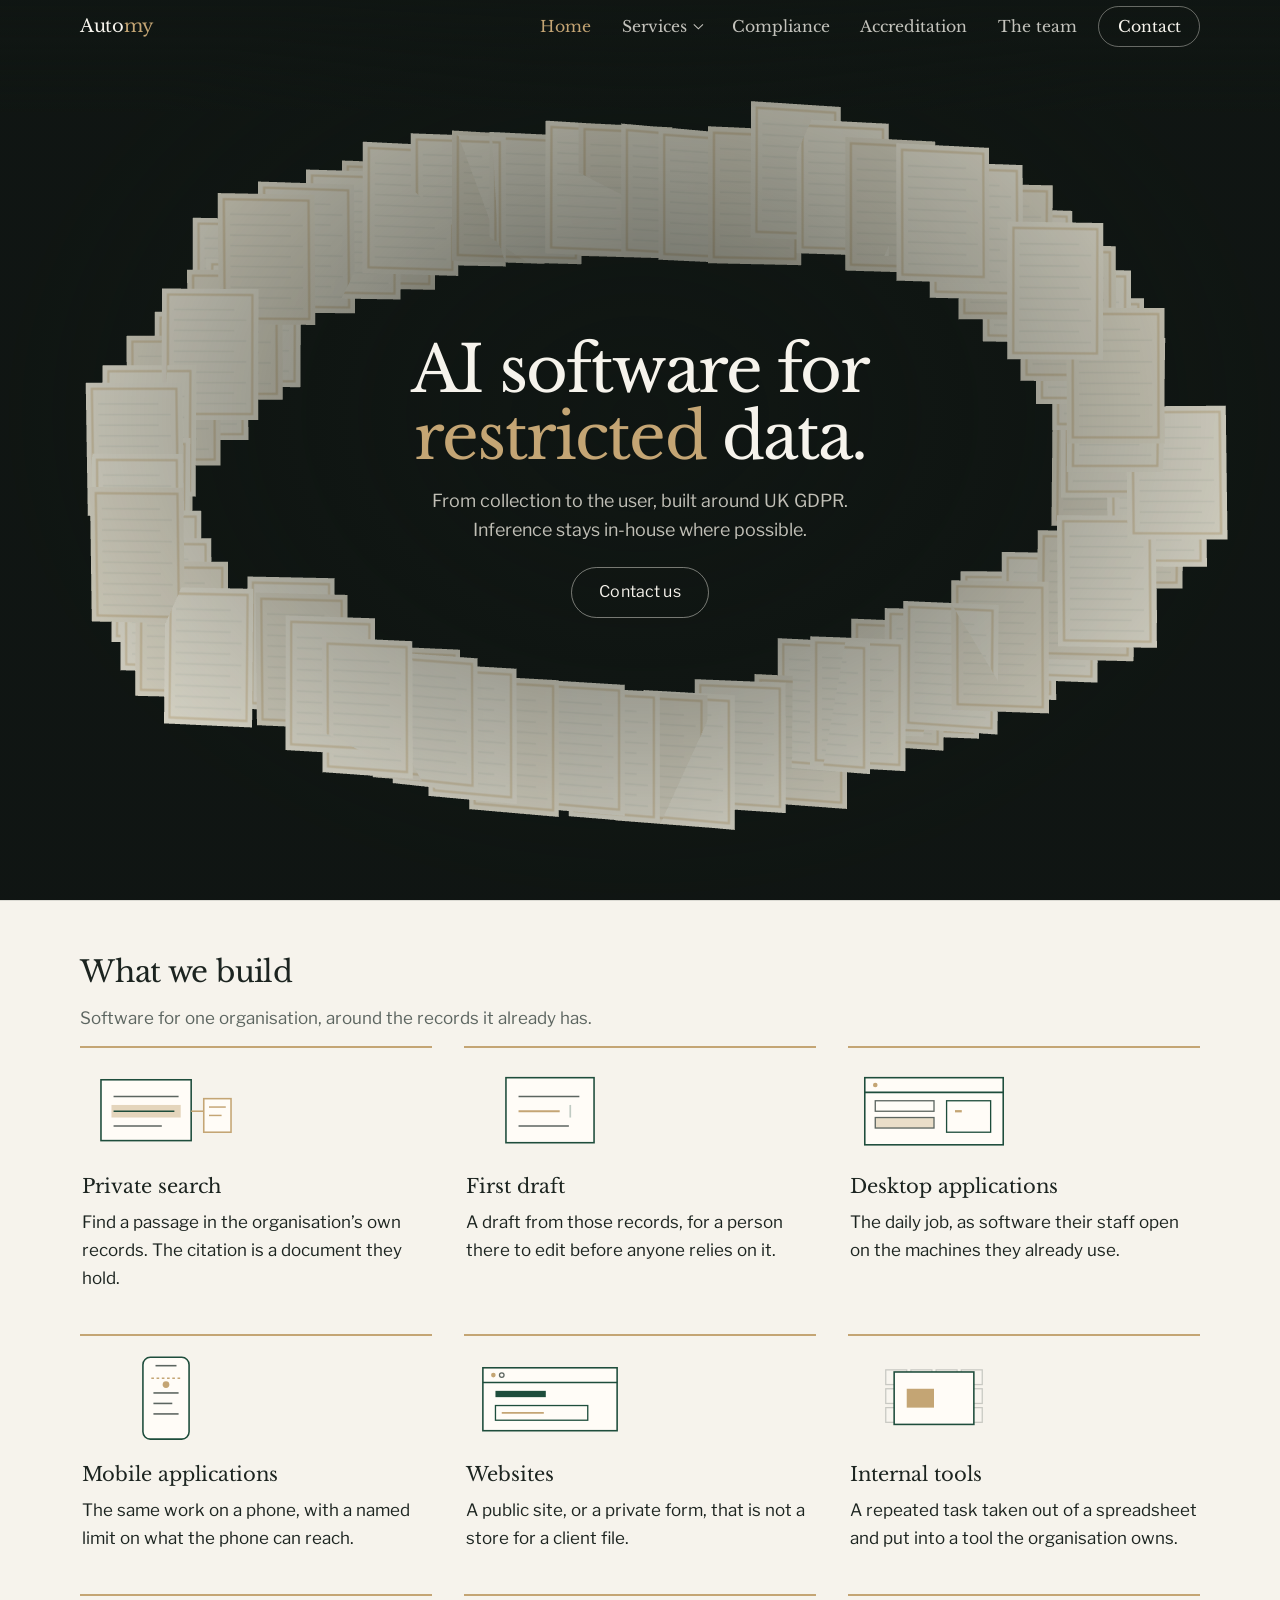
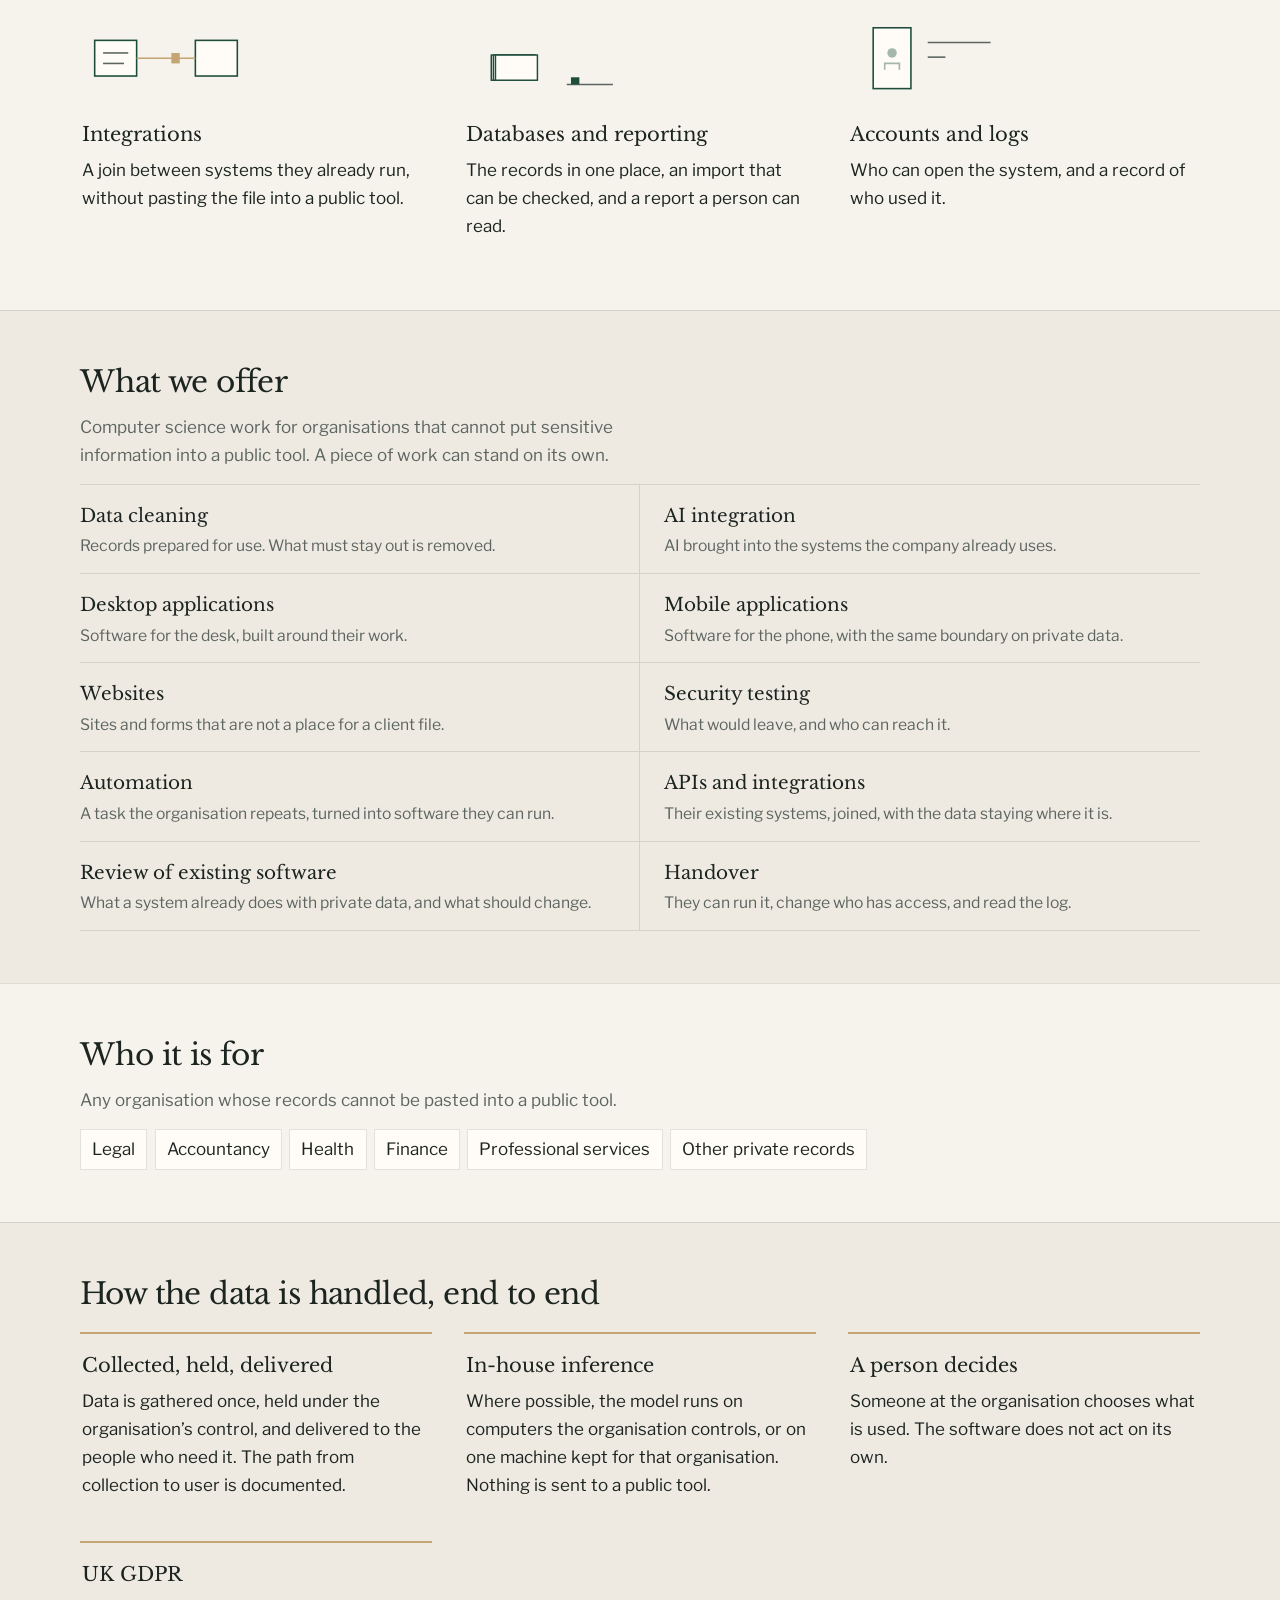
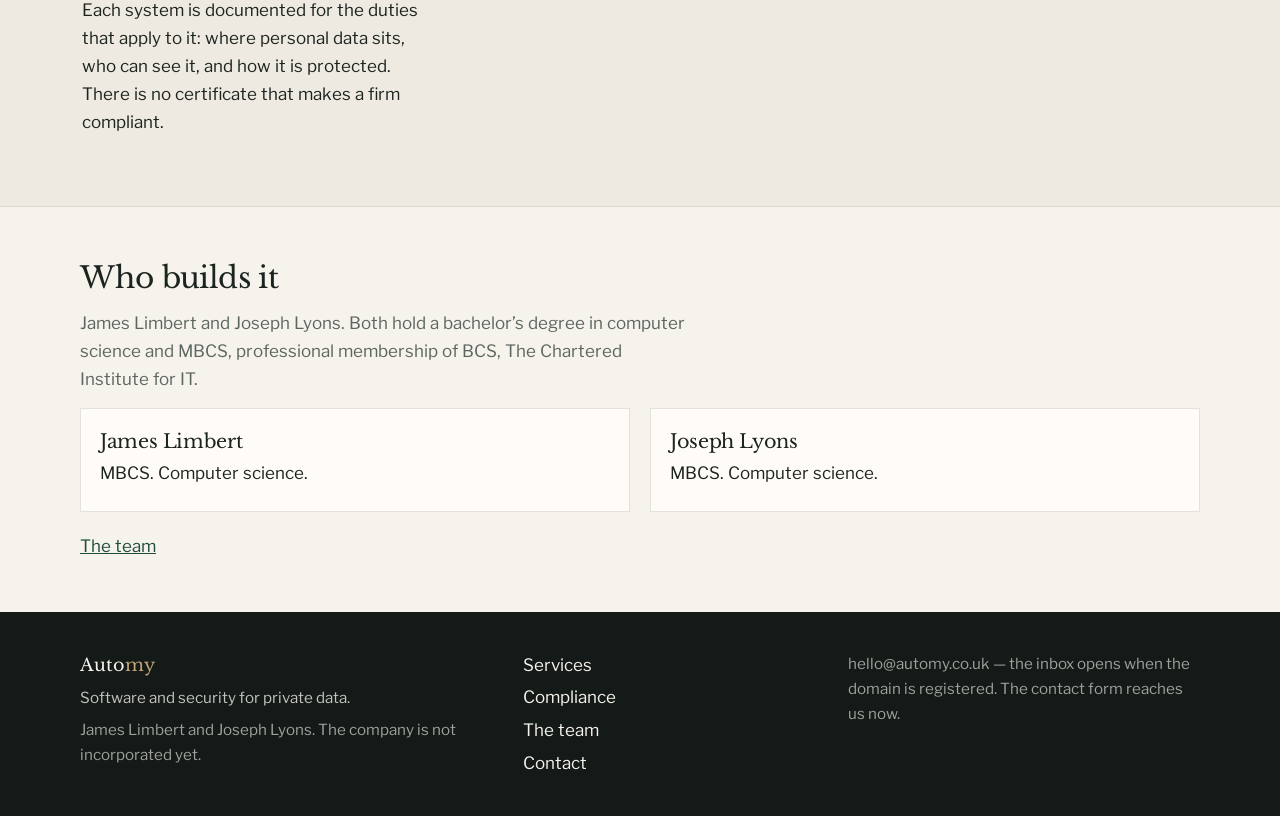
==== commit c0b20dbd: "Rebrand site to Automy, modernise contact buttons and align copy with UK GDPR positioning (6af067139" ====
--- a/index.html
+++ b/index.html
@@ -3,8 +3,8 @@
 <head>
   <meta charset="utf-8">
   <meta name="viewport" content="width=device-width, initial-scale=1">
-  <title>Limbert & Lyons — AI integration for sensitive data</title>
-  <meta name="description" content="Limbert & Lyons takes sensitive work from the records to the handover: data cleaning, AI integration, desktop and mobile applications, websites, and security testing.">
+  <title>Automy — AI integration for sensitive data</title>
+  <meta name="description" content="Automy builds secure AI software end to end, from data collection to the user: designed around UK GDPR, with inference in-house where possible.">
   <link rel="preconnect" href="https://fonts.googleapis.com">
   <link rel="preconnect" href="https://fonts.gstatic.com" crossorigin>
   <link href="https://fonts.googleapis.com/css2?family=Libre+Baskerville:ital,wght@0,400;0,700;1,400&family=Libre+Franklin:ital,wght@0,400;0,500;0,600;1,400&display=swap" rel="stylesheet">
@@ -14,7 +14,7 @@
   <a class="skip" href="#main">Skip to content</a>
   <header class="site-header">
     <div class="wrap bar">
-      <a class="wordmark" href="index.html">Limbert <span>&amp;</span> Lyons</a>
+      <a class="wordmark" href="index.html">Auto<span>my</span></a>
       <button class="menu-toggle" type="button" data-menu aria-expanded="false" aria-controls="primary-nav">Menu</button>
       <nav class="nav" id="primary-nav" data-nav aria-label="Primary">
         <a href="index.html" aria-current="page">Home</a>
@@ -42,9 +42,9 @@
       <div class="hero-stage" data-chamber aria-hidden="true"></div>
       <div class="hero-scrim" aria-hidden="true"></div>
       <div class="wrap hero-copy">
-        <h1>AI integration for <span class="turn"><span data-turn>sensitive</span></span> data.</h1>
-        <p class="lede">The records stay with the organisation.</p>
-        <a class="button" href="contact.html">Contact</a>
+        <h1>AI software for <span class="turn"><span data-turn>sensitive</span></span> data.</h1>
+        <p class="lede">From collection to the user, built around UK GDPR. Inference stays in-house where possible.</p>
+        <a class="button" href="contact.html">Contact us</a>
       </div>
     </section>
 
@@ -301,11 +301,12 @@
 
     <section class="band">
       <div class="wrap">
-        <h2>How the data is handled</h2>
+        <h2>How the data is handled, end to end</h2>
         <ul class="examples">
-          <li class="example"><span>Their infrastructure</span><p>The system runs on computers the organisation controls, or on one machine kept for that organisation.</p></li>
+          <li class="example"><span>Collected, held, delivered</span><p>Data is gathered once, held under the organisation’s control, and delivered to the people who need it. The path from collection to user is documented.</p></li>
+          <li class="example"><span>In-house inference</span><p>Where possible, the model runs on computers the organisation controls, or on one machine kept for that organisation. Nothing is sent to a public tool.</p></li>
           <li class="example"><span>A person decides</span><p>Someone at the organisation chooses what is used. The software does not act on its own.</p></li>
-          <li class="example"><span>UK GDPR and the EU AI Act</span><p>Each system is documented for the duties that apply to it: where personal data sits, who can see it, and how the AI system is described. There is no certificate that makes a firm compliant with either.</p></li>
+          <li class="example"><span>UK GDPR</span><p>Each system is documented for the duties that apply to it: where personal data sits, who can see it, and how it is protected. There is no certificate that makes a firm compliant.</p></li>
         </ul>
       </div>
     </section>
@@ -331,7 +332,7 @@
   <footer class="site-footer">
     <div class="wrap">
       <div>
-        <strong>Limbert <span>&amp;</span> Lyons</strong>
+        <strong>Auto<span>my</span></strong>
         <p>Software and security for private data.</p>
         <p class="quiet">James Limbert and Joseph Lyons. The company is not incorporated yet.</p>
       </div>
@@ -341,7 +342,7 @@
         <a href="team.html">The team</a>
         <a href="contact.html">Contact</a>
       </nav>
-      <p class="quiet">hello@limbertlyons.co.uk is reserved. The inbox opens when the domain is registered.</p>
+      <p class="quiet">hello@automy.co.uk — the inbox opens when the domain is registered. The contact form reaches us now.</p>
     </div>
   </footer>
   <script src="vendor/three.min.js"></script>
--- a/styles.css
+++ b/styles.css
@@ -1,4 +1,4 @@
-/* Limbert Lyons. One consultancy site. */
+/* Automy. One consultancy site. */
 
 :root {
   --paper: #f6f3ec;
@@ -134,25 +134,28 @@
 }
 
 .nav > a:last-child {
-  margin-left: 0;
+  align-self: center;
+  margin-left: 0.4rem;
+  padding: 0.42rem 1.15rem;
+  color: #f6f3ec;
+  background: transparent;
+  border: 1px solid rgba(246, 243, 236, 0.38);
+  border-radius: 999px;
+  box-shadow: none;
+  transition: color 0.2s ease, background 0.2s ease, border-color 0.2s ease;
+}
+
+.nav > a:last-child:hover,
+.nav > a:last-child:focus-visible {
   color: #141a17;
-  background: #f3efe6;
-  box-shadow: none;
-}
-
-.nav > a:last-child:hover { background: #fff; color: #141a17; box-shadow: none; }
+  background: #f6f3ec;
+  border-color: #f6f3ec;
+}
 
 .nav > a:last-child[aria-current="page"] {
-  background: #e7d3b0;
-  color: #141a17;
-  box-shadow: none;
-}
-
-@media (min-width: 801px) {
-  body.home .site-header:not(.is-solid) .nav > a:last-child {
-    align-self: center;
-    padding: 0.42rem 0.9rem;
-  }
+  color: #c4a574;
+  background: transparent;
+  border-color: rgba(196, 165, 116, 0.6);
 }
 
 .drop { position: relative; display: flex; align-items: stretch; }
@@ -423,9 +426,21 @@
 
 .button {
   display: inline-block;
-  background: #f6f3ec;
-  color: var(--fir);
-  padding: 0.7rem 1.05rem;
+  background: transparent;
+  color: #f6f3ec;
+  border: 1px solid rgba(246, 243, 236, 0.45);
+  border-radius: 999px;
+  padding: 0.72rem 1.7rem;
+  font-size: 1rem;
+  letter-spacing: 0.01em;
+  transition: color 0.2s ease, background 0.2s ease, border-color 0.2s ease;
+}
+
+.button:hover,
+.button:focus-visible {
+  color: #141a17;
+  background: #c4a574;
+  border-color: #c4a574;
 }
 
 .service-grid {
@@ -807,6 +822,64 @@
   font-family: var(--serif);
   font-size: 1.2rem;
 }
+
+.contact-form { max-width: 34rem; }
+
+.contact-form p { margin: 0 0 1.05rem; }
+
+.contact-form label {
+  display: block;
+  margin-bottom: 0.3rem;
+  color: var(--muted);
+  font-size: 0.95rem;
+}
+
+.contact-form input,
+.contact-form textarea {
+  width: 100%;
+  padding: 0.65rem 0.85rem;
+  border: 1px solid var(--line);
+  border-radius: 0.5rem;
+  background: var(--card);
+  color: var(--ink);
+  font: inherit;
+}
+
+.contact-form input:focus,
+.contact-form textarea:focus {
+  outline: 2px solid var(--accent);
+  outline-offset: 1px;
+  border-color: var(--accent);
+}
+
+.contact-form .hidden {
+  position: absolute;
+  left: -100vw;
+  width: 1px;
+  height: 1px;
+  overflow: hidden;
+}
+
+.form-note {
+  color: var(--muted);
+  font-size: 0.88rem;
+  max-width: 30rem;
+}
+
+.button.solid {
+  color: #f6f3ec;
+  background: var(--fir);
+  border-color: var(--fir);
+}
+
+.button.solid:hover,
+.button.solid:focus-visible {
+  color: #f6f3ec;
+  background: var(--accent);
+  border-color: var(--accent);
+}
+
+.contact-aside h2 { margin-bottom: 0.6rem; }
 
 .site-footer {
   background: var(--fir);
@@ -856,8 +929,8 @@
   .drop-btn { border-radius: 0; }
 
   .nav > a:last-child {
-    margin: 0;
-    text-align: left;
+    align-self: flex-start;
+    margin: 0.45rem 0.7rem 0.2rem;
   }
 
   .drop:hover > .drop-btn::after { transform: translateY(-0.12rem) rotate(45deg); }
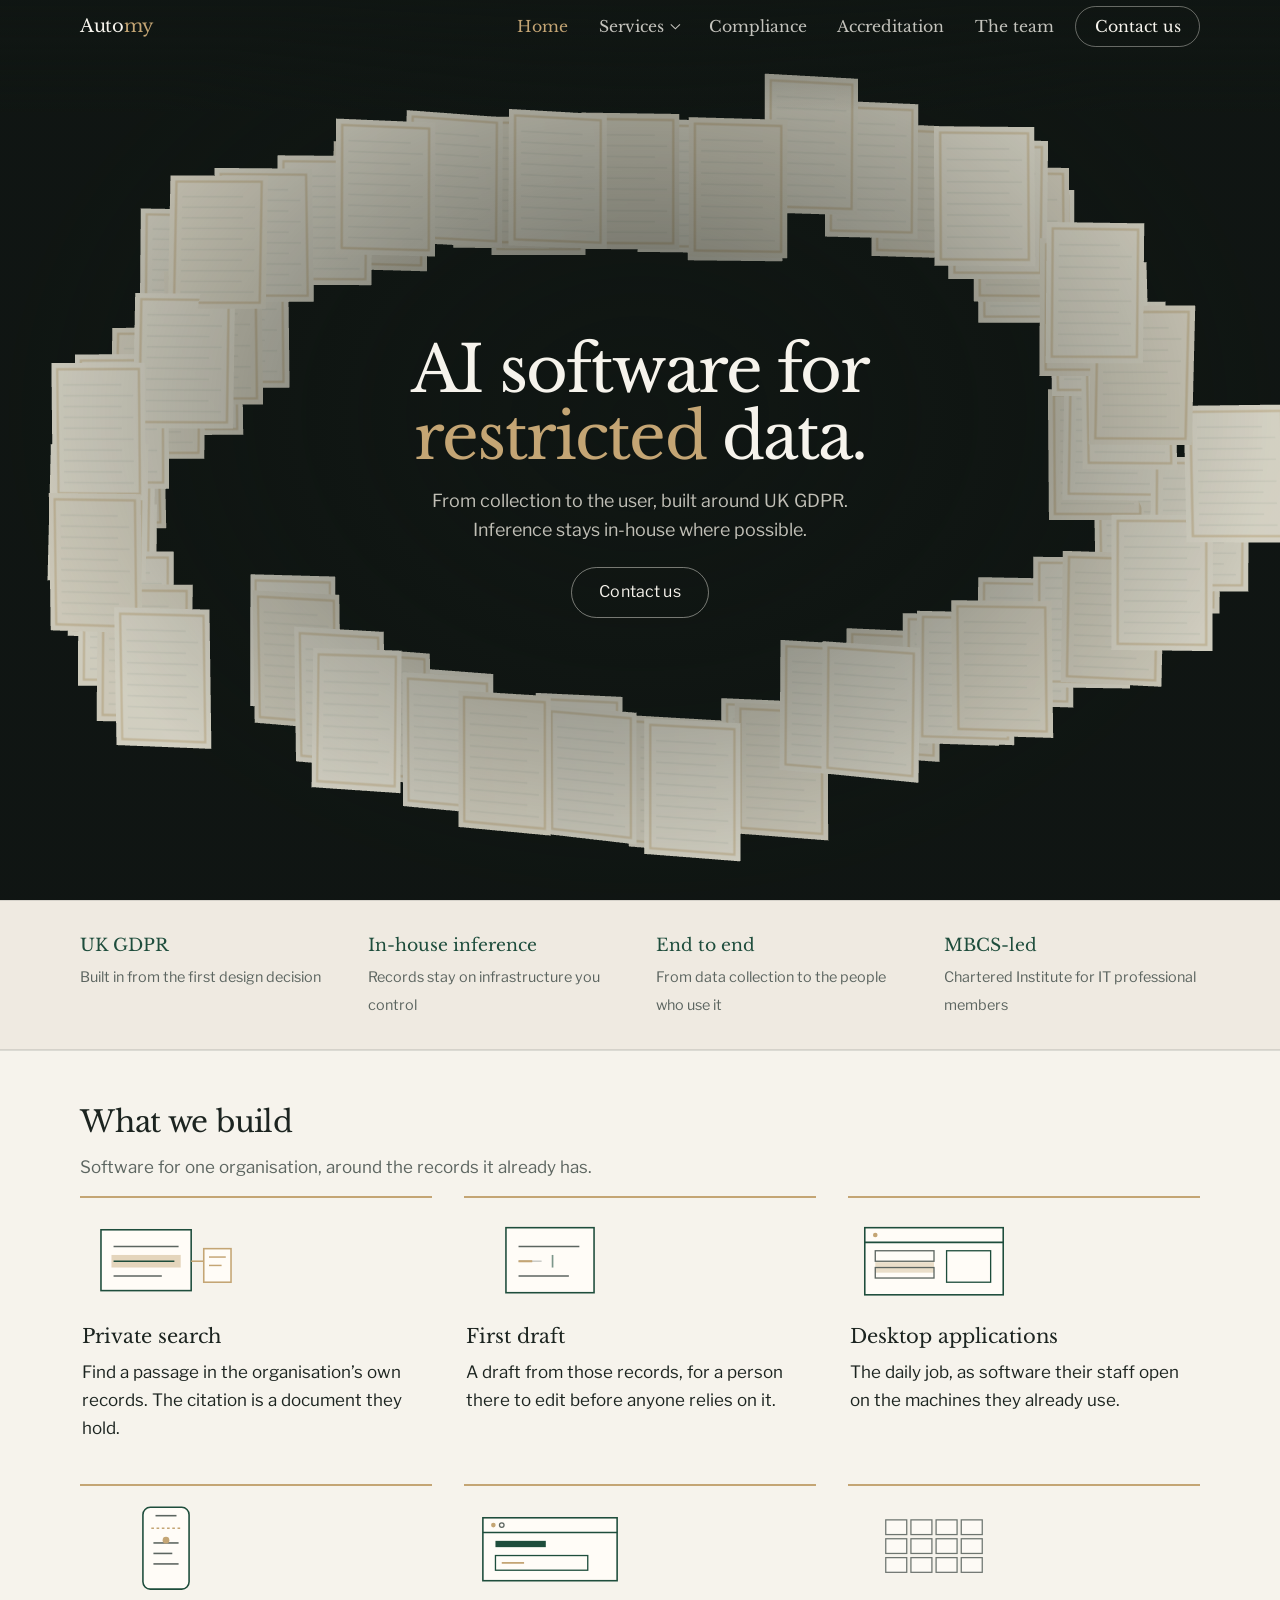
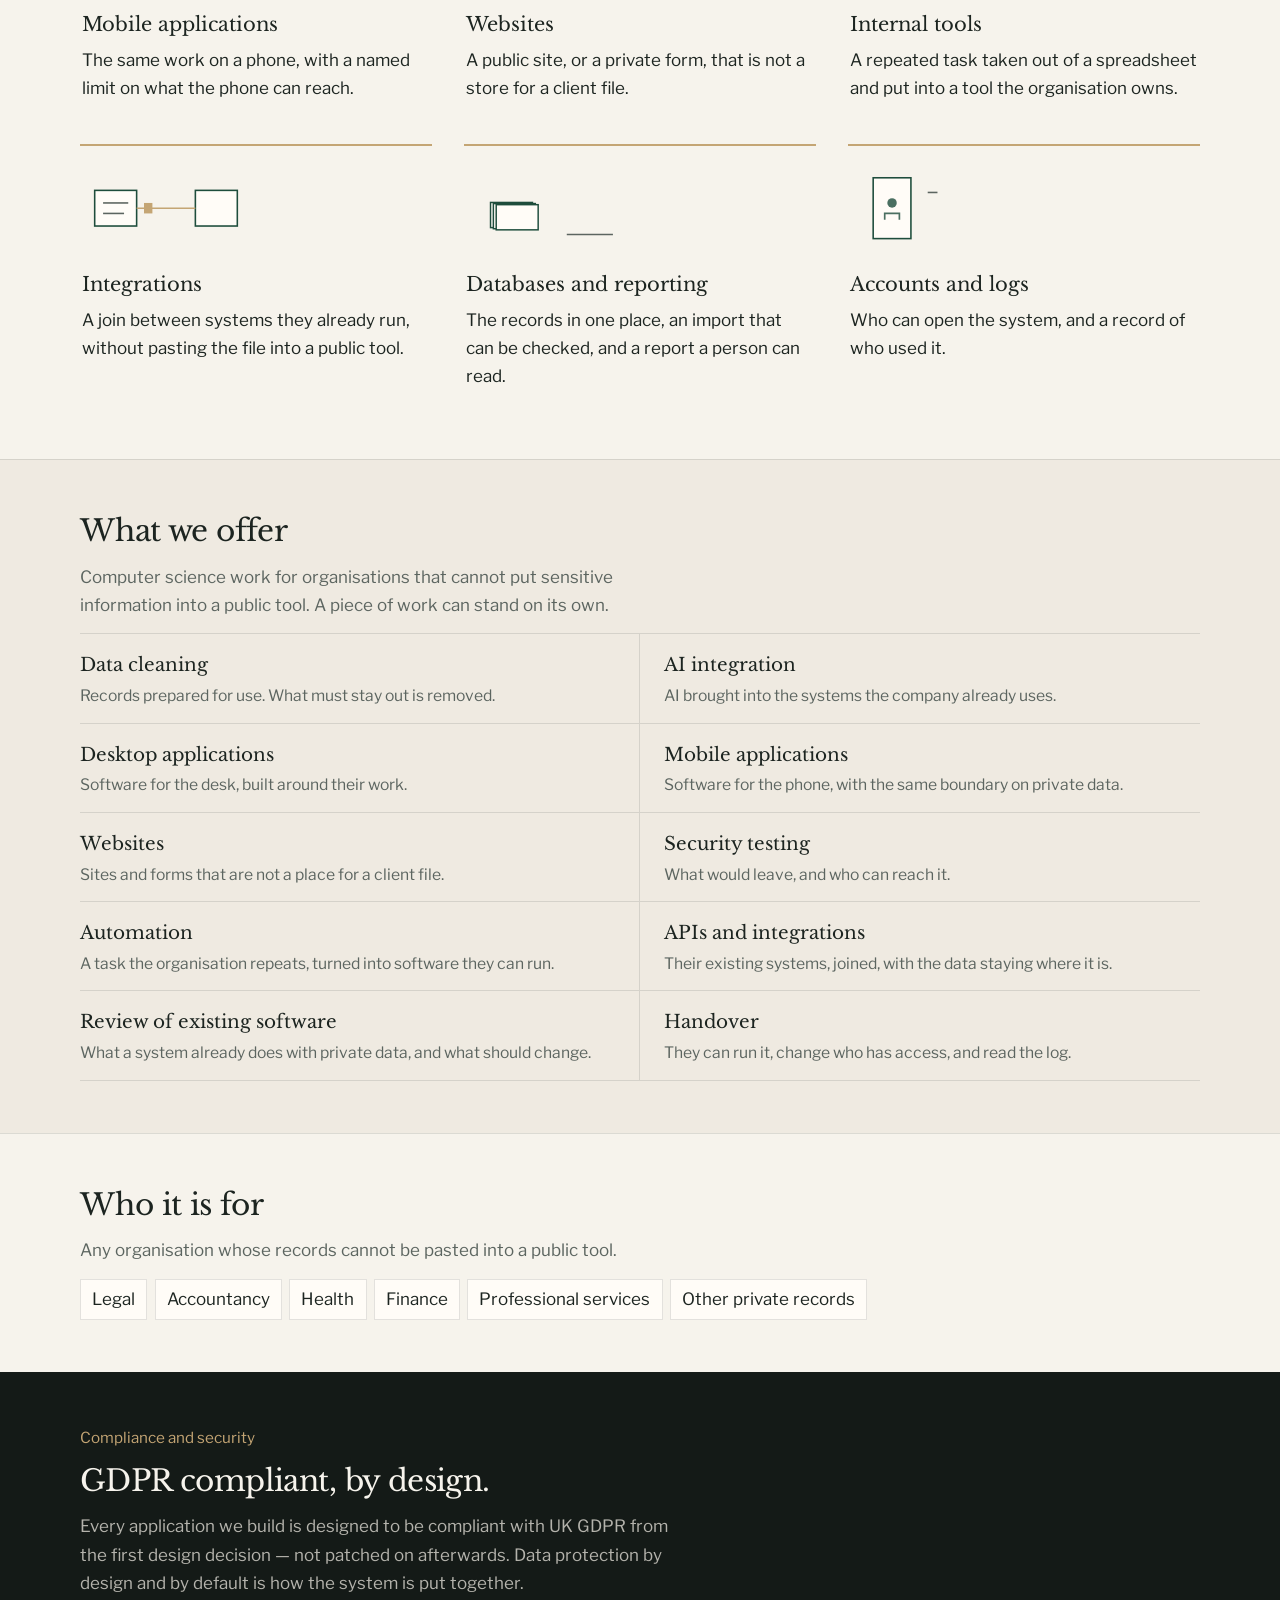
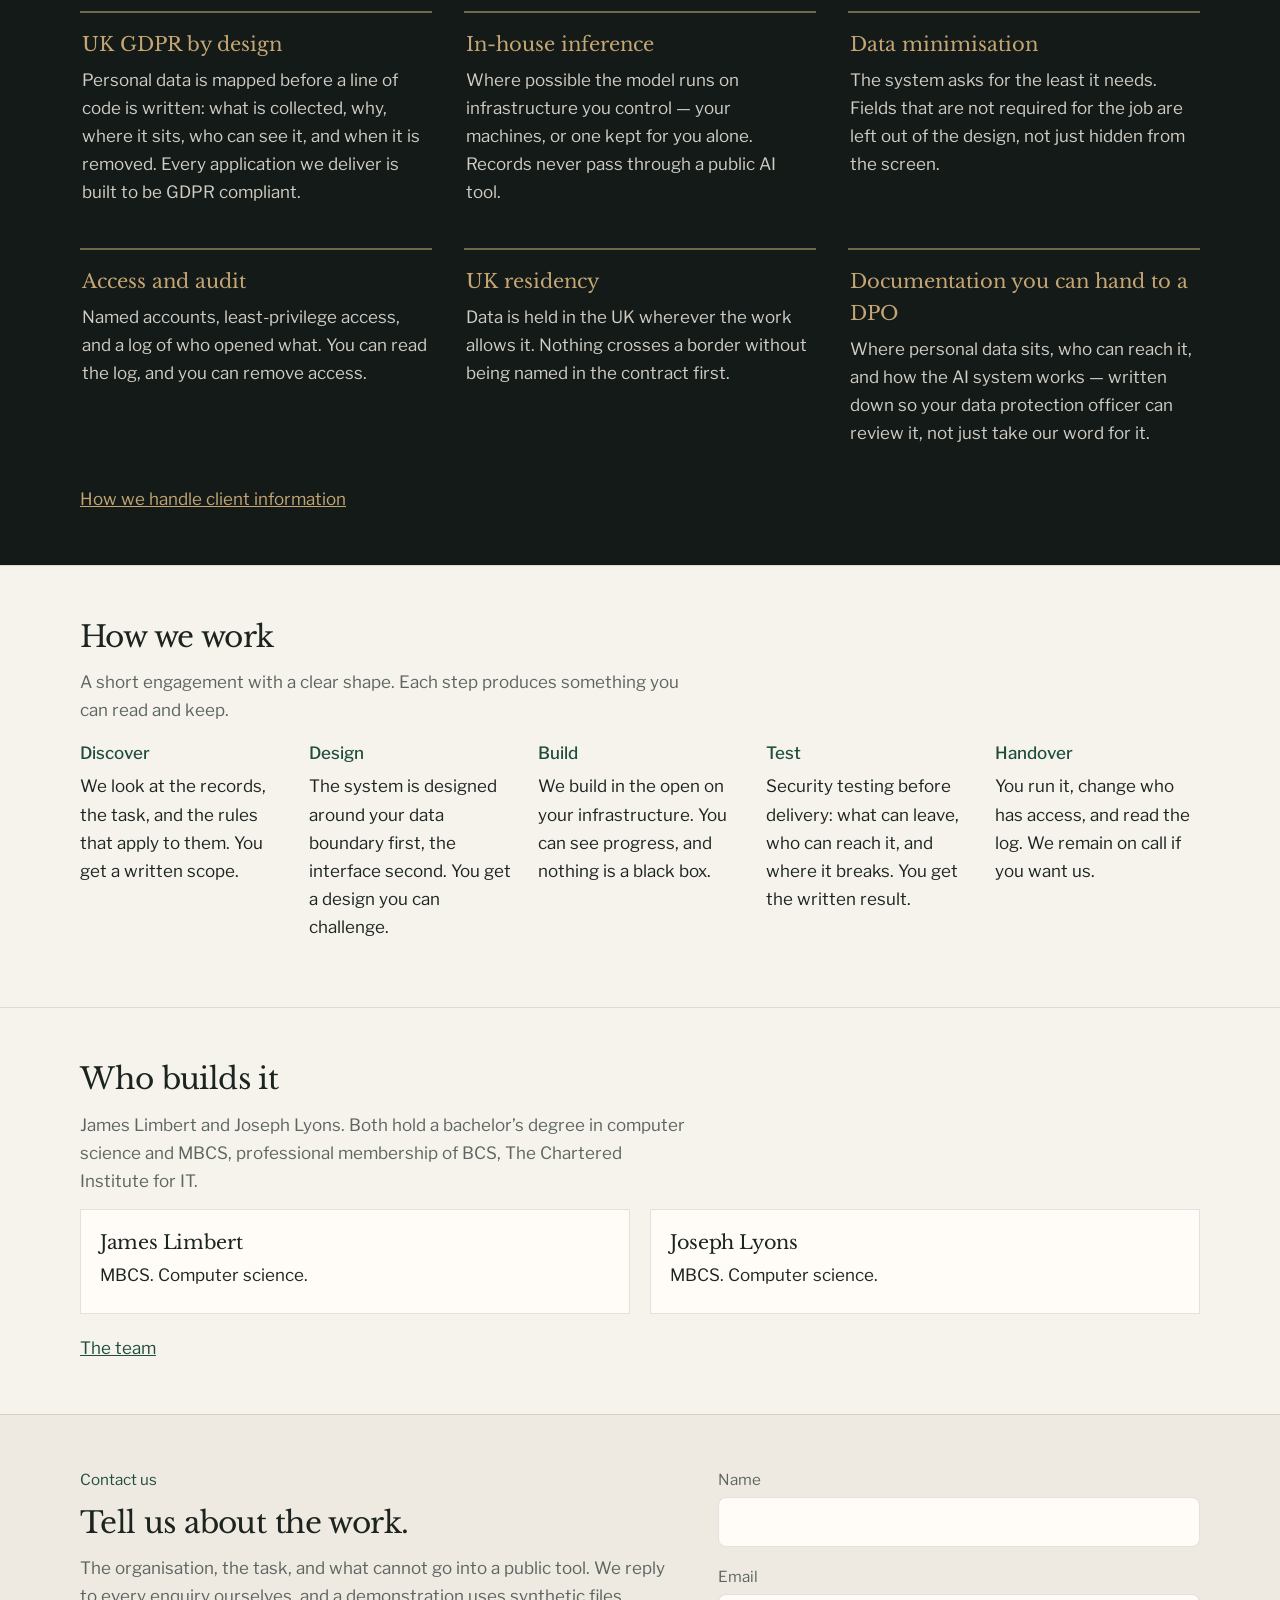
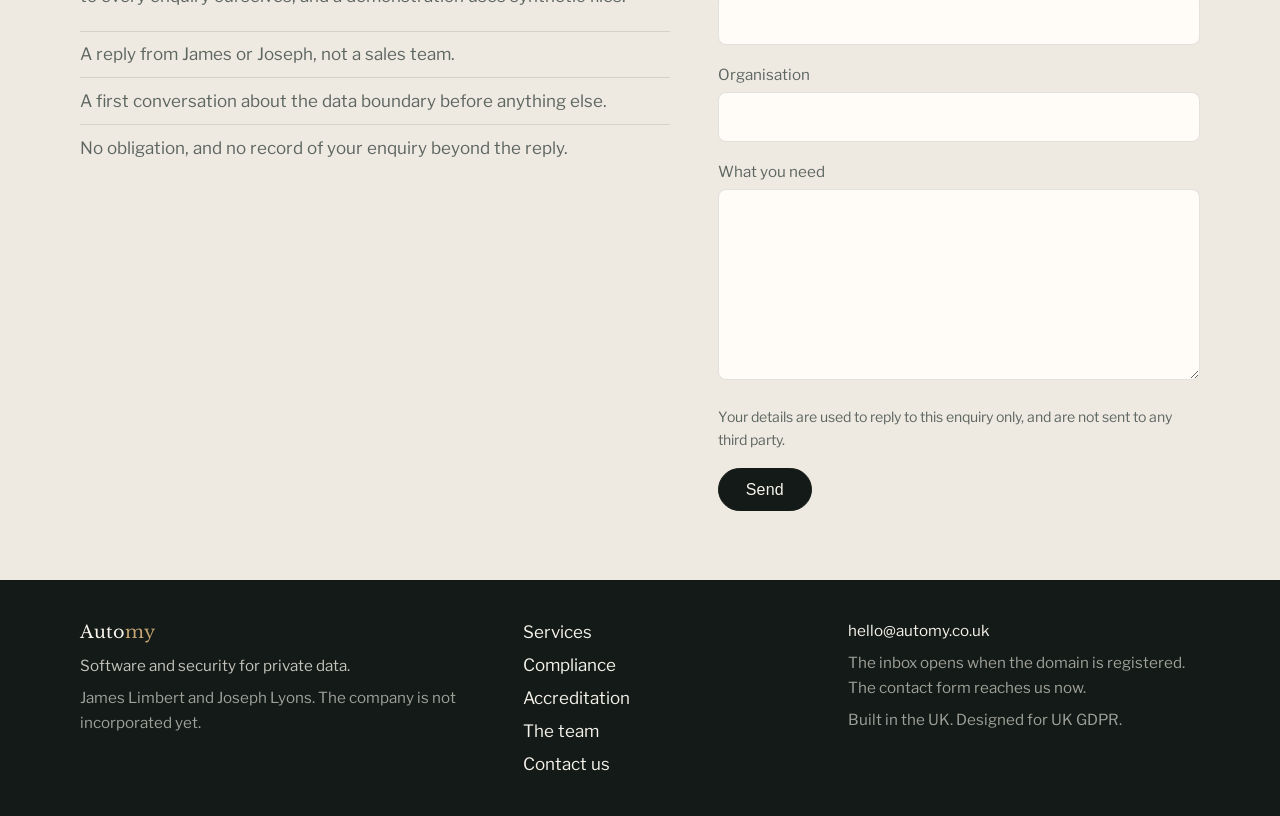
==== commit 02962116: "Create a professional business website for AI software development with a focus on UK legislation ad" ====
--- a/index.html
+++ b/index.html
@@ -33,7 +33,7 @@
         <a href="compliance.html">Compliance</a>
         <a href="accreditation.html">Accreditation</a>
         <a href="team.html">The team</a>
-        <a href="contact.html">Contact</a>
+        <a href="#contact">Contact us</a>
       </nav>
     </div>
   </header>
@@ -44,7 +44,18 @@
       <div class="wrap hero-copy">
         <h1>AI software for <span class="turn"><span data-turn>sensitive</span></span> data.</h1>
         <p class="lede">From collection to the user, built around UK GDPR. Inference stays in-house where possible.</p>
-        <a class="button" href="contact.html">Contact us</a>
+        <a class="button" href="#contact">Contact us</a>
+      </div>
+    </section>
+
+    <section class="trustbar">
+      <div class="wrap">
+        <ul>
+          <li><strong>UK GDPR</strong><span>Built in from the first design decision</span></li>
+          <li><strong>In-house inference</strong><span>Records stay on infrastructure you control</span></li>
+          <li><strong>End to end</strong><span>From data collection to the people who use it</span></li>
+          <li><strong>MBCS-led</strong><span>Chartered Institute for IT professional members</span></li>
+        </ul>
       </div>
     </section>
 
@@ -299,14 +310,33 @@
       </div>
     </section>
 
-    <section class="band">
-      <div class="wrap">
-        <h2>How the data is handled, end to end</h2>
+    <section class="compliance" id="compliance">
+      <div class="wrap">
+        <p class="kicker">Compliance and security</p>
+        <h2>GDPR compliant, by design.</h2>
+        <p class="intro">Every application we build is designed to be compliant with UK GDPR from the first design decision — not patched on afterwards. Data protection by design and by default is how the system is put together.</p>
         <ul class="examples">
-          <li class="example"><span>Collected, held, delivered</span><p>Data is gathered once, held under the organisation’s control, and delivered to the people who need it. The path from collection to user is documented.</p></li>
-          <li class="example"><span>In-house inference</span><p>Where possible, the model runs on computers the organisation controls, or on one machine kept for that organisation. Nothing is sent to a public tool.</p></li>
-          <li class="example"><span>A person decides</span><p>Someone at the organisation chooses what is used. The software does not act on its own.</p></li>
-          <li class="example"><span>UK GDPR</span><p>Each system is documented for the duties that apply to it: where personal data sits, who can see it, and how it is protected. There is no certificate that makes a firm compliant.</p></li>
+          <li class="example"><span>UK GDPR by design</span><p>Personal data is mapped before a line of code is written: what is collected, why, where it sits, who can see it, and when it is removed. Every application we deliver is built to be GDPR compliant.</p></li>
+          <li class="example"><span>In-house inference</span><p>Where possible the model runs on infrastructure you control — your machines, or one kept for you alone. Records never pass through a public AI tool.</p></li>
+          <li class="example"><span>Data minimisation</span><p>The system asks for the least it needs. Fields that are not required for the job are left out of the design, not just hidden from the screen.</p></li>
+          <li class="example"><span>Access and audit</span><p>Named accounts, least-privilege access, and a log of who opened what. You can read the log, and you can remove access.</p></li>
+          <li class="example"><span>UK residency</span><p>Data is held in the UK wherever the work allows it. Nothing crosses a border without being named in the contract first.</p></li>
+          <li class="example"><span>Documentation you can hand to a DPO</span><p>Where personal data sits, who can reach it, and how the AI system works — written down so your data protection officer can review it, not just take our word for it.</p></li>
+        </ul>
+        <p class="aside"><a href="compliance.html">How we handle client information</a></p>
+      </div>
+    </section>
+
+    <section>
+      <div class="wrap">
+        <h2>How we work</h2>
+        <p class="intro">A short engagement with a clear shape. Each step produces something you can read and keep.</p>
+        <ul class="steps">
+          <li><strong>Discover</strong><p>We look at the records, the task, and the rules that apply to them. You get a written scope.</p></li>
+          <li><strong>Design</strong><p>The system is designed around your data boundary first, the interface second. You get a design you can challenge.</p></li>
+          <li><strong>Build</strong><p>We build in the open on your infrastructure. You can see progress, and nothing is a black box.</p></li>
+          <li><strong>Test</strong><p>Security testing before delivery: what can leave, who can reach it, and where it breaks. You get the written result.</p></li>
+          <li><strong>Handover</strong><p>You run it, change who has access, and read the log. We remain on call if you want us.</p></li>
         </ul>
       </div>
     </section>
@@ -328,6 +358,45 @@
         <p class="aside"><a href="team.html">The team</a></p>
       </div>
     </section>
+
+    <section class="contact-cta" id="contact">
+      <div class="wrap split">
+        <div>
+          <p class="kicker">Contact us</p>
+          <h2>Tell us about the work.</h2>
+          <p class="intro">The organisation, the task, and what cannot go into a public tool. We reply to every enquiry ourselves, and a demonstration uses synthetic files.</p>
+          <ul class="contact-points">
+            <li>A reply from James or Joseph, not a sales team.</li>
+            <li>A first conversation about the data boundary before anything else.</li>
+            <li>No obligation, and no record of your enquiry beyond the reply.</li>
+          </ul>
+        </div>
+        <form class="contact-form" name="contact" method="POST" action="/thanks" data-netlify="true" netlify-honeypot="bot-field">
+          <input type="hidden" name="form-name" value="contact" />
+          <p class="hidden">
+            <label>Do not fill this in: <input name="bot-field" /></label>
+          </p>
+          <p>
+            <label for="cf-home-name">Name</label>
+            <input id="cf-home-name" type="text" name="name" autocomplete="name" required>
+          </p>
+          <p>
+            <label for="cf-home-email">Email</label>
+            <input id="cf-home-email" type="email" name="email" autocomplete="email" required>
+          </p>
+          <p>
+            <label for="cf-home-org">Organisation</label>
+            <input id="cf-home-org" type="text" name="organisation" autocomplete="organization">
+          </p>
+          <p>
+            <label for="cf-home-message">What you need</label>
+            <textarea id="cf-home-message" name="message" rows="6" required></textarea>
+          </p>
+          <p class="form-note">Your details are used to reply to this enquiry only, and are not sent to any third party.</p>
+          <p><button class="button solid" type="submit">Send</button></p>
+        </form>
+      </div>
+    </section>
   </main>
   <footer class="site-footer">
     <div class="wrap">
@@ -339,10 +408,15 @@
       <nav aria-label="Footer">
         <a href="services.html">Services</a>
         <a href="compliance.html">Compliance</a>
+        <a href="accreditation.html">Accreditation</a>
         <a href="team.html">The team</a>
-        <a href="contact.html">Contact</a>
+        <a href="#contact">Contact us</a>
       </nav>
-      <p class="quiet">hello@automy.co.uk — the inbox opens when the domain is registered. The contact form reaches us now.</p>
+      <div>
+        <p><a href="mailto:hello@automy.co.uk">hello@automy.co.uk</a></p>
+        <p class="quiet">The inbox opens when the domain is registered. The contact form reaches us now.</p>
+        <p class="quiet">Built in the UK. Designed for UK GDPR.</p>
+      </div>
     </div>
   </footer>
   <script src="vendor/three.min.js"></script>
--- a/styles.css
+++ b/styles.css
@@ -512,6 +512,8 @@
 
 section + section { border-top: 1px solid var(--line); }
 
+[id] { scroll-margin-top: 4.5rem; }
+
 h2, h3 {
   font-family: var(--serif);
   font-weight: 400;
@@ -558,11 +560,75 @@
 
 .steps {
   display: grid;
-  grid-template-columns: repeat(4, 1fr);
+  grid-template-columns: repeat(5, 1fr);
   gap: 1.5rem;
   margin: 0;
   padding: 0;
   list-style: none;
+}
+
+.trustbar {
+  padding: 1.9rem 0;
+  background: #efeae1;
+  border-bottom: 1px solid var(--line);
+}
+
+.trustbar ul {
+  display: grid;
+  grid-template-columns: repeat(4, 1fr);
+  gap: 1.25rem 2rem;
+  margin: 0;
+  padding: 0;
+  list-style: none;
+}
+
+.trustbar strong {
+  display: block;
+  margin-bottom: 0.15rem;
+  font-family: var(--serif);
+  font-weight: 400;
+  font-size: 1.08rem;
+  color: var(--accent);
+}
+
+.trustbar span {
+  color: var(--muted);
+  font-size: 0.9rem;
+}
+
+.compliance {
+  background: var(--fir);
+  color: #f3efe6;
+}
+
+.compliance .kicker { color: #c4a574; }
+
+.compliance h2 { color: #f6f3ec; }
+
+.compliance .intro { color: rgba(243, 239, 230, 0.72); }
+
+.compliance .example {
+  border-top-color: rgba(196, 165, 116, 0.55);
+}
+
+.compliance .example span { color: #c4a574; }
+
+.compliance .example p { color: rgba(243, 239, 230, 0.84); }
+
+.compliance .aside a { color: #c4a574; }
+
+.contact-cta { background: #efeae1; }
+
+.contact-points {
+  margin: 1.25rem 0 0;
+  padding: 0;
+  list-style: none;
+}
+
+.contact-points li {
+  padding: 0.55rem 0;
+  border-top: 1px solid var(--line);
+  color: var(--muted);
 }
 
 .reasons,
@@ -965,6 +1031,7 @@
   .service-grid li,
   .service-list a,
   .steps,
+  .trustbar ul,
   .reasons,
   .examples,
   .instrument-grid,
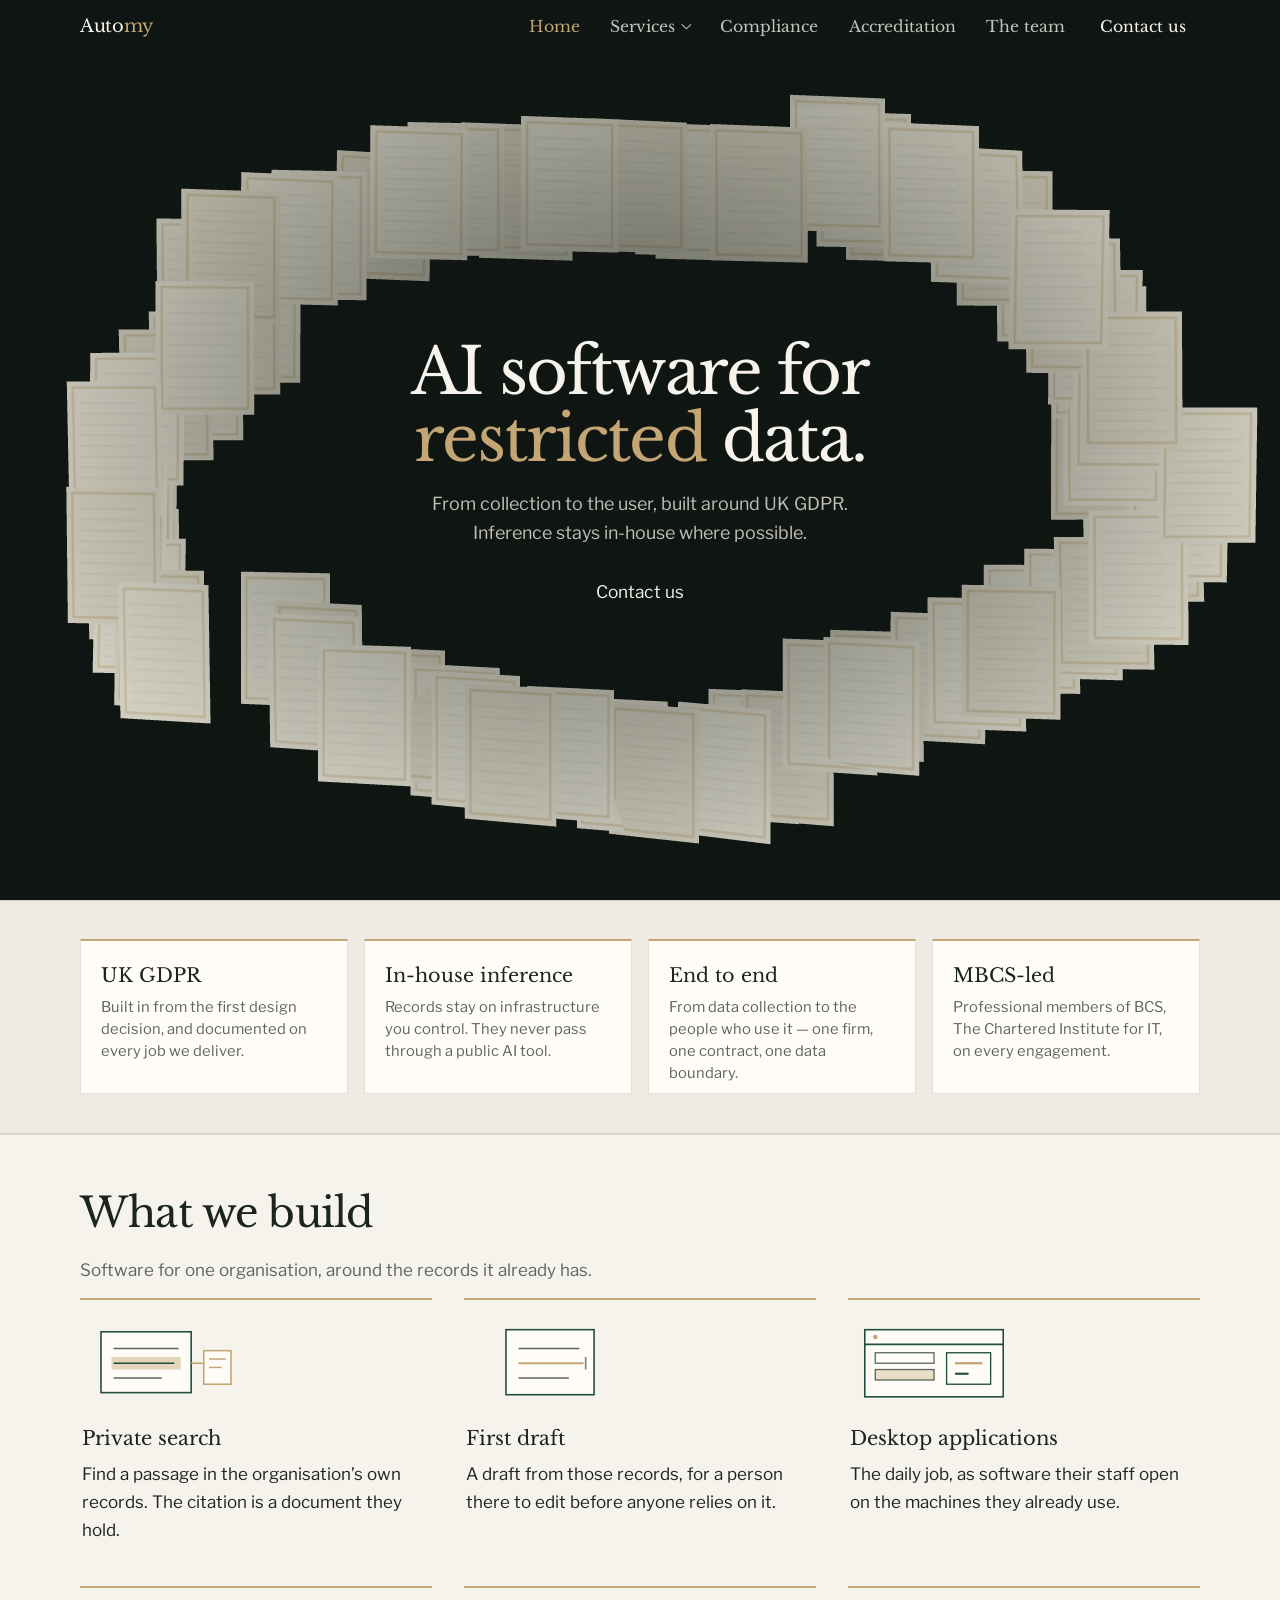
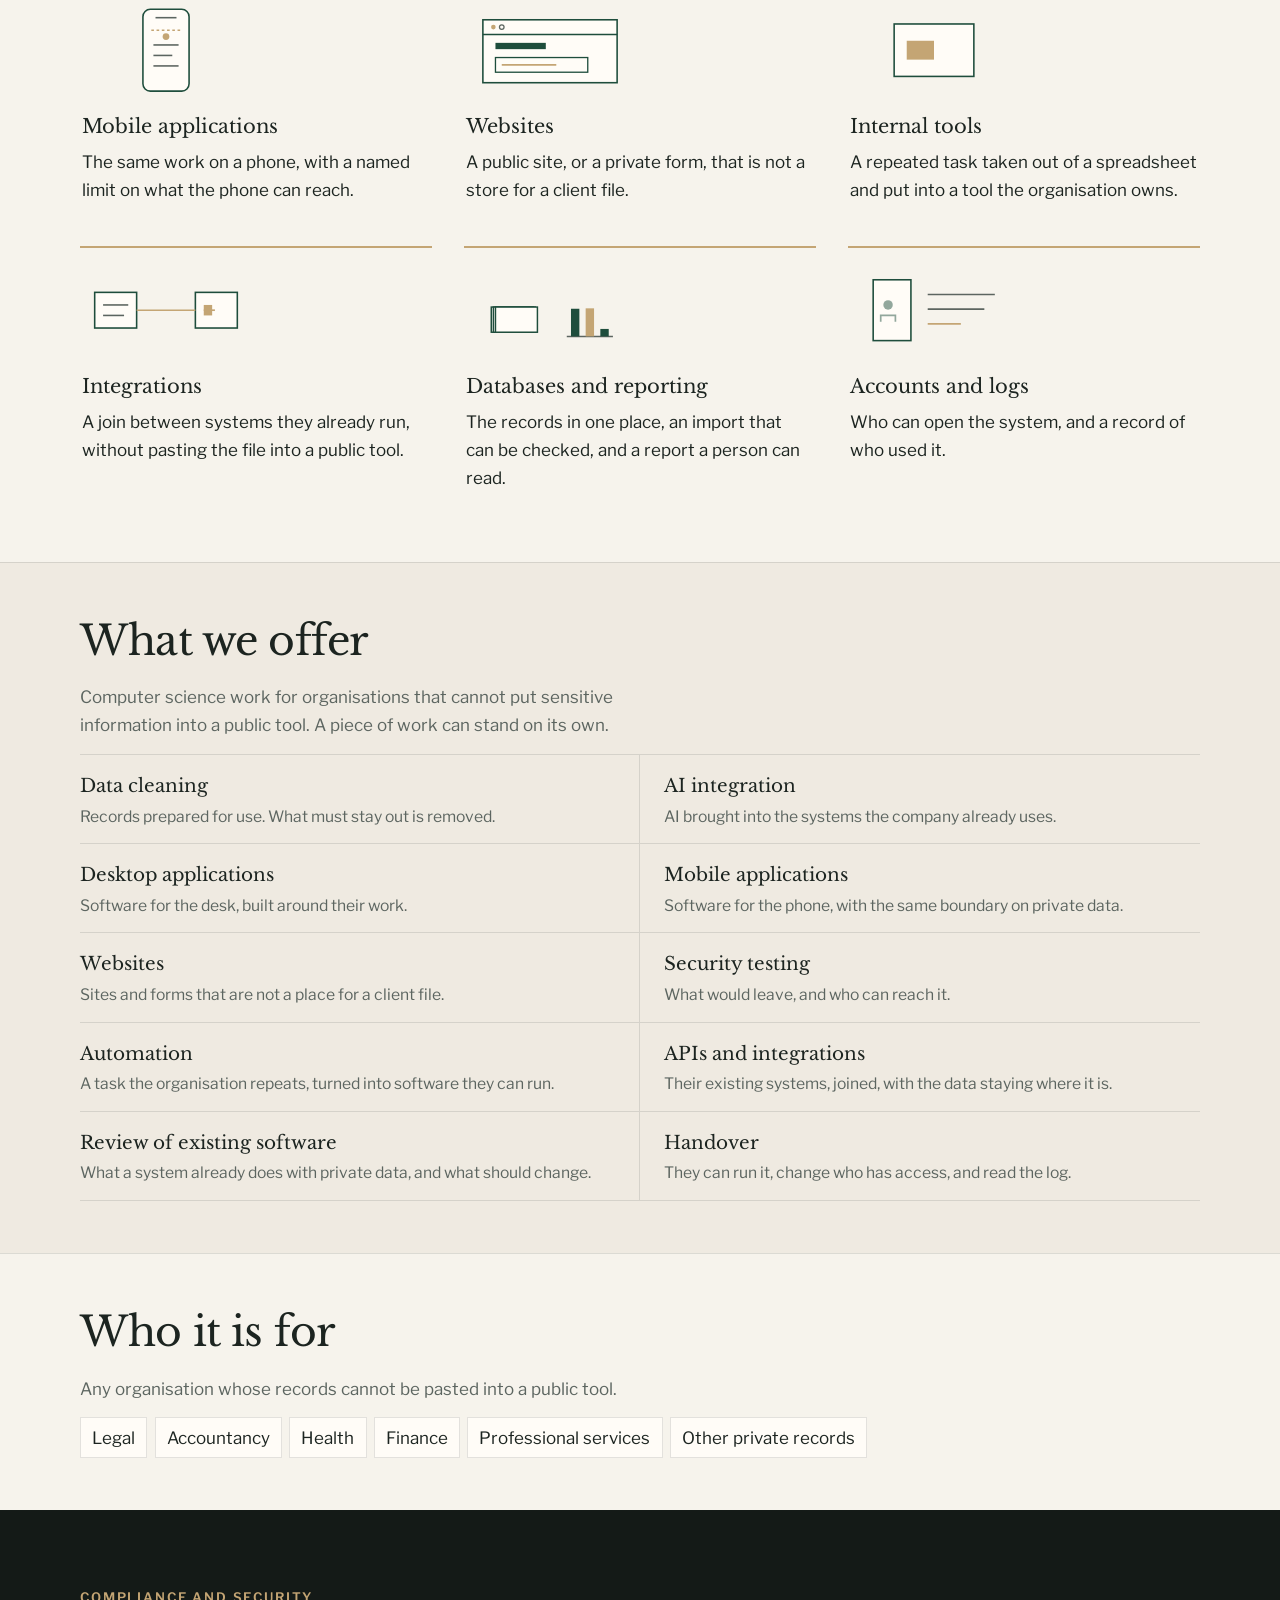
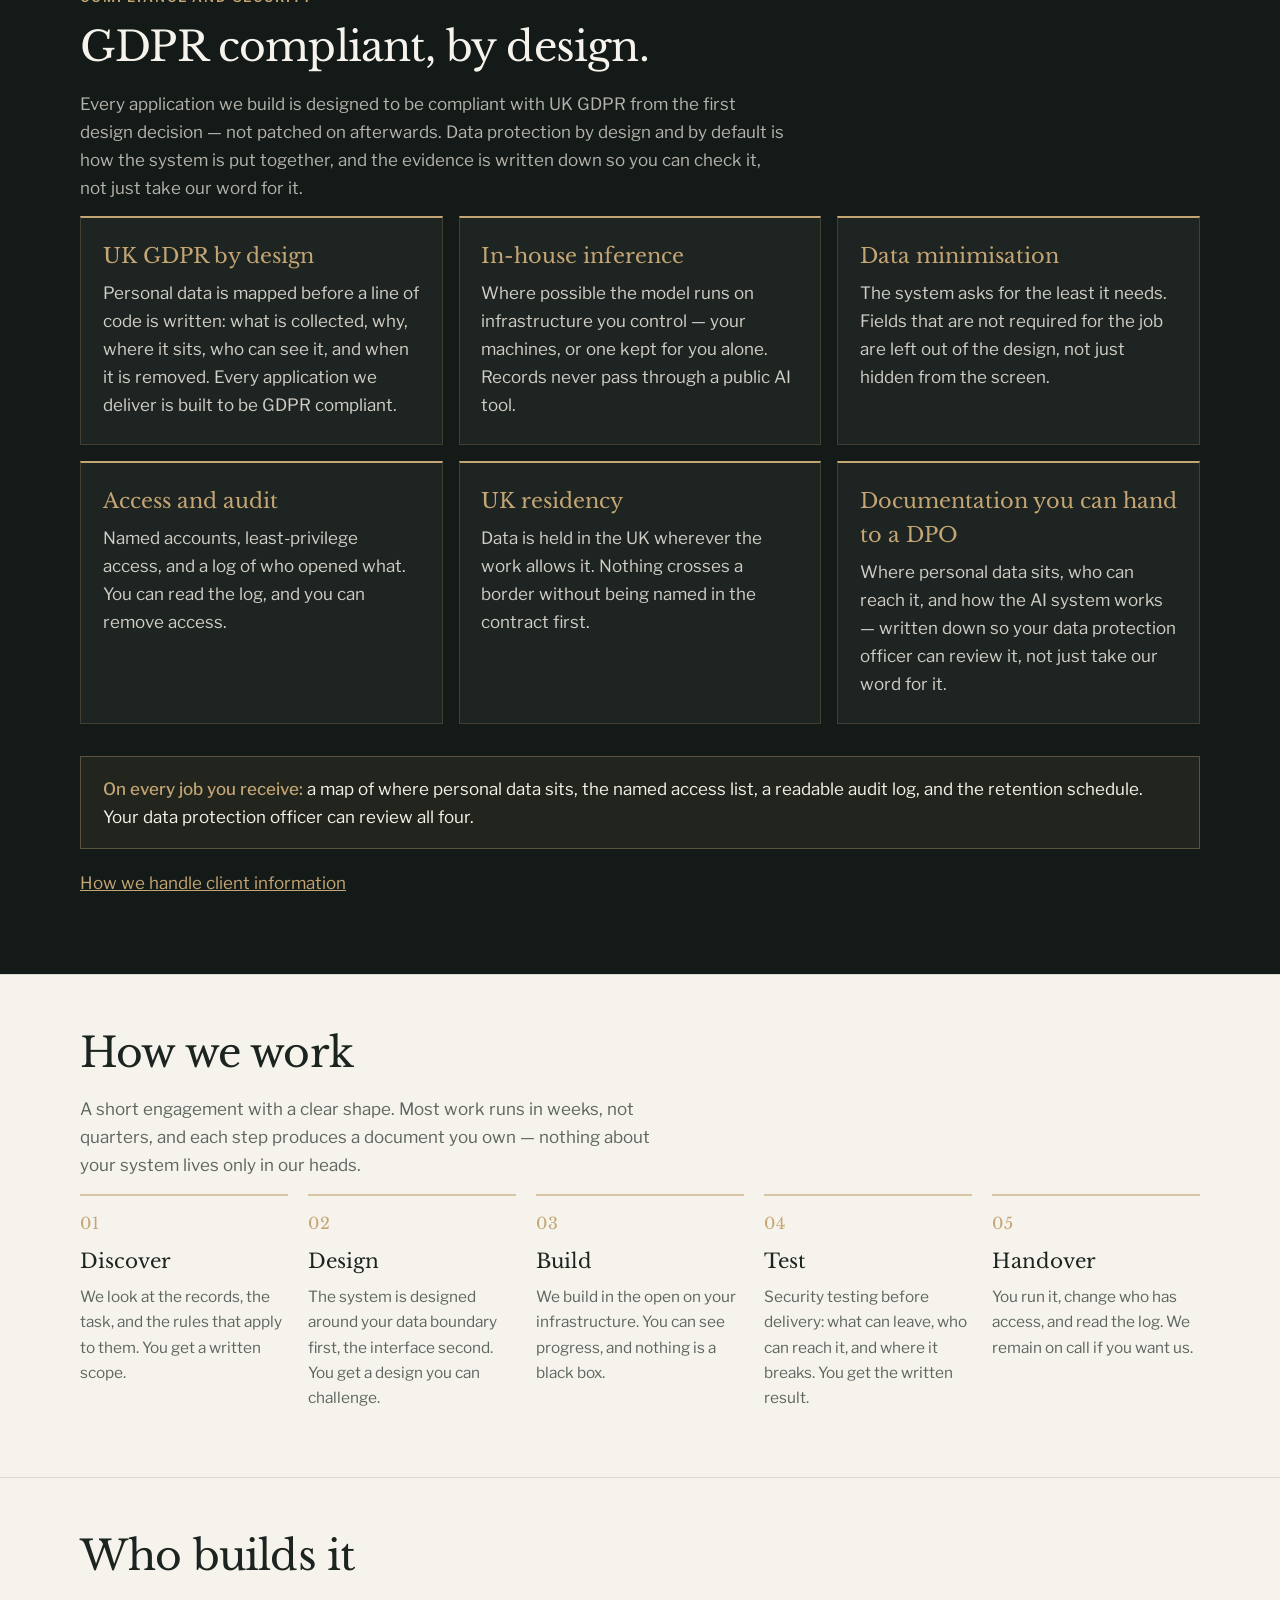
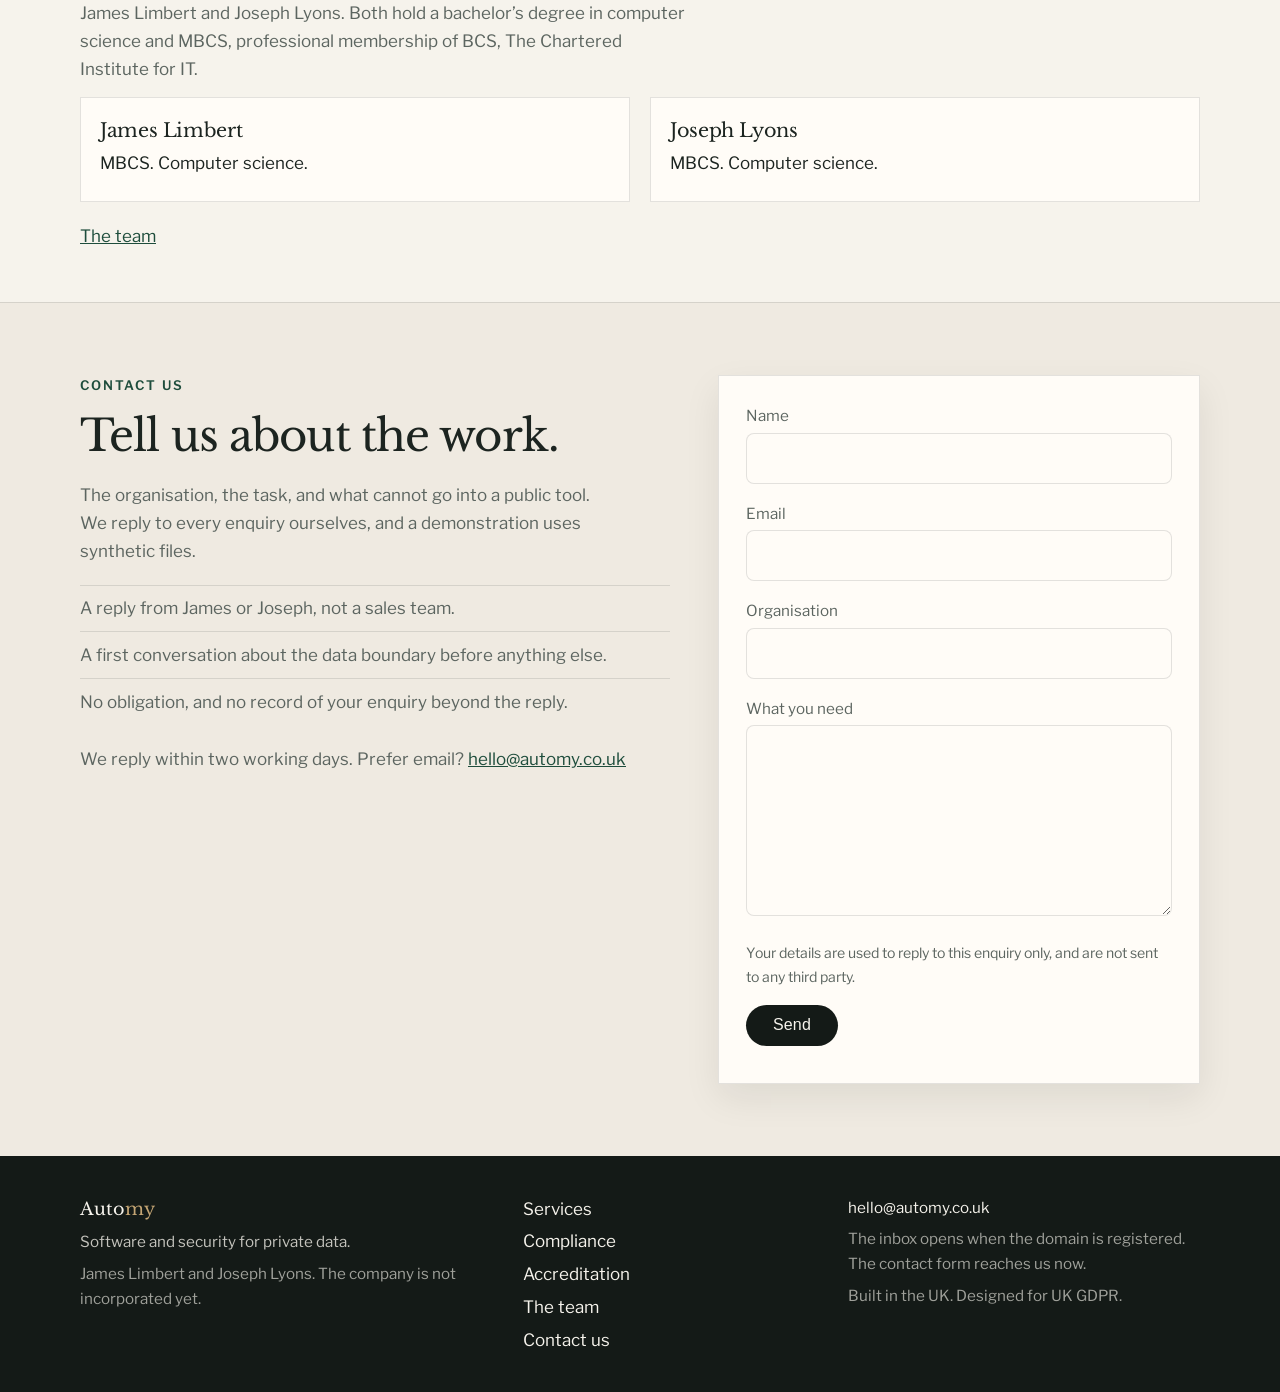
==== commit 9d5e3577: "Create a professional business website for AI software development with a focus on UK legislation ad" ====
--- a/index.html
+++ b/index.html
@@ -51,10 +51,10 @@
     <section class="trustbar">
       <div class="wrap">
         <ul>
-          <li><strong>UK GDPR</strong><span>Built in from the first design decision</span></li>
-          <li><strong>In-house inference</strong><span>Records stay on infrastructure you control</span></li>
-          <li><strong>End to end</strong><span>From data collection to the people who use it</span></li>
-          <li><strong>MBCS-led</strong><span>Chartered Institute for IT professional members</span></li>
+          <li><strong>UK GDPR</strong><span>Built in from the first design decision, and documented on every job we deliver.</span></li>
+          <li><strong>In-house inference</strong><span>Records stay on infrastructure you control. They never pass through a public AI tool.</span></li>
+          <li><strong>End to end</strong><span>From data collection to the people who use it — one firm, one contract, one data boundary.</span></li>
+          <li><strong>MBCS-led</strong><span>Professional members of BCS, The Chartered Institute for IT, on every engagement.</span></li>
         </ul>
       </div>
     </section>
@@ -314,7 +314,7 @@
       <div class="wrap">
         <p class="kicker">Compliance and security</p>
         <h2>GDPR compliant, by design.</h2>
-        <p class="intro">Every application we build is designed to be compliant with UK GDPR from the first design decision — not patched on afterwards. Data protection by design and by default is how the system is put together.</p>
+        <p class="intro">Every application we build is designed to be compliant with UK GDPR from the first design decision — not patched on afterwards. Data protection by design and by default is how the system is put together, and the evidence is written down so you can check it, not just take our word for it.</p>
         <ul class="examples">
           <li class="example"><span>UK GDPR by design</span><p>Personal data is mapped before a line of code is written: what is collected, why, where it sits, who can see it, and when it is removed. Every application we deliver is built to be GDPR compliant.</p></li>
           <li class="example"><span>In-house inference</span><p>Where possible the model runs on infrastructure you control — your machines, or one kept for you alone. Records never pass through a public AI tool.</p></li>
@@ -323,6 +323,7 @@
           <li class="example"><span>UK residency</span><p>Data is held in the UK wherever the work allows it. Nothing crosses a border without being named in the contract first.</p></li>
           <li class="example"><span>Documentation you can hand to a DPO</span><p>Where personal data sits, who can reach it, and how the AI system works — written down so your data protection officer can review it, not just take our word for it.</p></li>
         </ul>
+        <p class="compliance-note"><strong>On every job you receive:</strong> a map of where personal data sits, the named access list, a readable audit log, and the retention schedule. Your data protection officer can review all four.</p>
         <p class="aside"><a href="compliance.html">How we handle client information</a></p>
       </div>
     </section>
@@ -330,7 +331,7 @@
     <section>
       <div class="wrap">
         <h2>How we work</h2>
-        <p class="intro">A short engagement with a clear shape. Each step produces something you can read and keep.</p>
+        <p class="intro">A short engagement with a clear shape. Most work runs in weeks, not quarters, and each step produces a document you own — nothing about your system lives only in our heads.</p>
         <ul class="steps">
           <li><strong>Discover</strong><p>We look at the records, the task, and the rules that apply to them. You get a written scope.</p></li>
           <li><strong>Design</strong><p>The system is designed around your data boundary first, the interface second. You get a design you can challenge.</p></li>
@@ -370,6 +371,7 @@
             <li>A first conversation about the data boundary before anything else.</li>
             <li>No obligation, and no record of your enquiry beyond the reply.</li>
           </ul>
+          <p class="aside">We reply within two working days. Prefer email? <a href="mailto:hello@automy.co.uk">hello@automy.co.uk</a></p>
         </div>
         <form class="contact-form" name="contact" method="POST" action="/thanks" data-netlify="true" netlify-honeypot="bot-field">
           <input type="hidden" name="form-name" value="contact" />
--- a/styles.css
+++ b/styles.css
@@ -136,26 +136,41 @@
 .nav > a:last-child {
   align-self: center;
   margin-left: 0.4rem;
-  padding: 0.42rem 1.15rem;
+  padding: 0.42rem 0.85rem;
   color: #f6f3ec;
   background: transparent;
-  border: 1px solid rgba(246, 243, 236, 0.38);
-  border-radius: 999px;
+  border: 0;
   box-shadow: none;
-  transition: color 0.2s ease, background 0.2s ease, border-color 0.2s ease;
+  position: relative;
+}
+
+.nav > a:last-child::after {
+  content: "";
+  position: absolute;
+  left: 0.85rem;
+  right: 0.85rem;
+  bottom: 0.2rem;
+  height: 1.5px;
+  background: #c4a574;
+  transform: scaleX(0);
+  transform-origin: left;
+  transition: transform 0.22s ease, color 0.2s ease;
 }
 
 .nav > a:last-child:hover,
 .nav > a:last-child:focus-visible {
-  color: #141a17;
-  background: #f6f3ec;
-  border-color: #f6f3ec;
-}
-
-.nav > a:last-child[aria-current="page"] {
-  color: #c4a574;
+  color: #f6f3ec;
   background: transparent;
-  border-color: rgba(196, 165, 116, 0.6);
+}
+
+.nav > a:last-child:hover::after,
+.nav > a:last-child:focus-visible::after {
+  transform: scaleX(1);
+}
+
+.nav > a:last-child[aria-current="page"]::after {
+  transform: scaleX(1);
+  background: #c4a574;
 }
 
 .drop { position: relative; display: flex; align-items: stretch; }
@@ -428,19 +443,37 @@
   display: inline-block;
   background: transparent;
   color: #f6f3ec;
-  border: 1px solid rgba(246, 243, 236, 0.45);
-  border-radius: 999px;
-  padding: 0.72rem 1.7rem;
-  font-size: 1rem;
+  border: 0;
+  border-radius: 0;
+  padding: 0.55rem 0.15rem;
+  font-size: 1.08rem;
   letter-spacing: 0.01em;
-  transition: color 0.2s ease, background 0.2s ease, border-color 0.2s ease;
+  position: relative;
+  transition: color 0.2s ease;
+}
+
+.button::after {
+  content: "";
+  position: absolute;
+  left: 0.15rem;
+  right: 0.15rem;
+  bottom: 0.25rem;
+  height: 1.5px;
+  background: #c4a574;
+  transform: scaleX(0);
+  transform-origin: left;
+  transition: transform 0.25s ease;
 }
 
 .button:hover,
 .button:focus-visible {
-  color: #141a17;
-  background: #c4a574;
-  border-color: #c4a574;
+  color: #c4a574;
+  background: transparent;
+}
+
+.button:hover::after,
+.button:focus-visible::after {
+  transform: scaleX(1);
 }
 
 .service-grid {
@@ -482,12 +515,6 @@
   margin: 0 0 1rem;
 }
 
-.kicker {
-  margin: 0 0 0.75rem;
-  color: var(--accent);
-  font-size: 0.95rem;
-}
-
 .lede {
   max-width: 38rem;
   margin: 0;
@@ -521,9 +548,18 @@
   line-height: 1.25;
 }
 
-h2 { font-size: 1.85rem; margin: 0 0 1.25rem; }
+h2 { font-size: clamp(2rem, 3.2vw, 2.7rem); margin: 0 0 1.5rem; }
 h3 { font-size: 1.2rem; margin: 0 0 0.4rem; }
 p { margin: 0 0 0.9rem; }
+
+.kicker {
+  margin: 0 0 0.75rem;
+  color: var(--accent);
+  font-size: 0.82rem;
+  font-weight: 600;
+  text-transform: uppercase;
+  letter-spacing: 0.14em;
+}
 
 .intro {
   max-width: 38rem;
@@ -558,66 +594,145 @@
 
 .service-list a:hover h3 { color: var(--accent); }
 
-.steps {
-  display: grid;
-  grid-template-columns: repeat(5, 1fr);
-  gap: 1.5rem;
+.trustbar {
+  padding: 2.4rem 0;
+  background: #efeae1;
+  border-bottom: 1px solid var(--line);
+}
+
+.trustbar ul {
+  display: grid;
+  grid-template-columns: repeat(4, 1fr);
+  gap: 1rem;
   margin: 0;
   padding: 0;
   list-style: none;
 }
 
-.trustbar {
-  padding: 1.9rem 0;
-  background: #efeae1;
-  border-bottom: 1px solid var(--line);
-}
-
-.trustbar ul {
-  display: grid;
-  grid-template-columns: repeat(4, 1fr);
-  gap: 1.25rem 2rem;
+.trustbar li {
+  background: var(--card);
+  border: 1px solid var(--line);
+  border-top: 2px solid #c4a574;
+  padding: 1.15rem 1.25rem 0.55rem;
+}
+
+.trustbar strong {
+  display: block;
+  margin-bottom: 0.3rem;
+  font-family: var(--serif);
+  font-weight: 400;
+  font-size: 1.2rem;
+  color: var(--ink);
+}
+
+.trustbar span {
+  color: var(--muted);
+  font-size: 0.92rem;
+  line-height: 1.5;
+  display: block;
+}
+
+.compliance {
+  padding: 4.75rem 0;
+  background: var(--fir);
+  color: #f3efe6;
+}
+
+.compliance .kicker { color: #c4a574; }
+
+.compliance h2 { color: #f6f3ec; }
+
+.compliance .intro { color: rgba(243, 239, 230, 0.72); max-width: 44rem; }
+
+.compliance .examples { gap: 1rem; }
+
+.compliance .example {
+  background: rgba(255, 252, 247, 0.045);
+  border: 1px solid rgba(196, 165, 116, 0.22);
+  border-top: 2px solid #c4a574;
+  padding: 1.3rem 1.35rem 0.65rem;
+}
+
+.compliance .example span {
+  color: #c4a574;
+  font-size: 1.3rem;
+}
+
+.compliance .example p { color: rgba(243, 239, 230, 0.84); }
+
+.compliance .aside a { color: #c4a574; }
+
+.compliance-note {
+  margin: 2rem 0 0;
+  padding: 1.1rem 1.35rem;
+  border: 1px solid rgba(196, 165, 116, 0.35);
+  background: rgba(196, 165, 116, 0.08);
+  color: #f6f3ec;
+}
+
+.compliance-note strong { color: #c4a574; font-weight: 500; }
+
+.steps {
+  display: grid;
+  grid-template-columns: repeat(5, 1fr);
+  gap: 1.6rem 1.25rem;
   margin: 0;
   padding: 0;
   list-style: none;
-}
-
-.trustbar strong {
-  display: block;
-  margin-bottom: 0.15rem;
+  counter-reset: step;
+}
+
+.steps li {
+  position: relative;
+  padding-top: 0.9rem;
+  border-top: 2px solid rgba(196, 165, 116, 0.6);
+}
+
+.steps li::before {
+  content: counter(step, decimal-leading-zero);
+  counter-increment: step;
+  display: block;
+  margin-bottom: 0.55rem;
+  font-family: var(--serif);
+  font-size: 1rem;
+  letter-spacing: 0.08em;
+  color: #c4a574;
+}
+
+.steps strong {
+  display: block;
+  margin-bottom: 0.35rem;
+  color: var(--ink);
   font-family: var(--serif);
   font-weight: 400;
-  font-size: 1.08rem;
-  color: var(--accent);
-}
-
-.trustbar span {
+  font-size: 1.25rem;
+}
+
+.steps p {
   color: var(--muted);
-  font-size: 0.9rem;
-}
-
-.compliance {
-  background: var(--fir);
-  color: #f3efe6;
-}
-
-.compliance .kicker { color: #c4a574; }
-
-.compliance h2 { color: #f6f3ec; }
-
-.compliance .intro { color: rgba(243, 239, 230, 0.72); }
-
-.compliance .example {
-  border-top-color: rgba(196, 165, 116, 0.55);
-}
-
-.compliance .example span { color: #c4a574; }
-
-.compliance .example p { color: rgba(243, 239, 230, 0.84); }
-
-.compliance .aside a { color: #c4a574; }
-
-.contact-cta { background: #efeae1; }
+  font-size: 0.96rem;
+}
+
+.contact-cta {
+  padding: 4.5rem 0;
+  background: #efeae1;
+}
+
+.contact-cta h2 {
+  font-size: clamp(2.1rem, 3.4vw, 2.9rem);
+}
+
+.contact-cta .intro {
+  color: var(--muted);
+  max-width: 32rem;
+}
+
+.contact-cta .contact-form {
+  background: var(--card);
+  border: 1px solid var(--line);
+  box-shadow: 0 14px 34px rgba(20, 26, 23, 0.08);
+  padding: 1.7rem 1.7rem 1.3rem;
+}
 
 .contact-points {
   margin: 1.25rem 0 0;
@@ -817,15 +932,6 @@
   color: var(--fir);
   background: #f6f3ec;
   border-color: #f6f3ec;
-}
-
-.steps li { margin: 0; }
-
-.steps strong {
-  display: block;
-  margin-bottom: 0.35rem;
-  color: var(--accent);
-  font-weight: 500;
 }
 
 .split {
@@ -935,8 +1041,13 @@
 .button.solid {
   color: #f6f3ec;
   background: var(--fir);
-  border-color: var(--fir);
-}
+  border: 0;
+  border-radius: 999px;
+  padding: 0.72rem 1.7rem;
+  font-size: 1rem;
+}
+
+.button.solid::after { display: none; }
 
 .button.solid:hover,
 .button.solid:focus-visible {
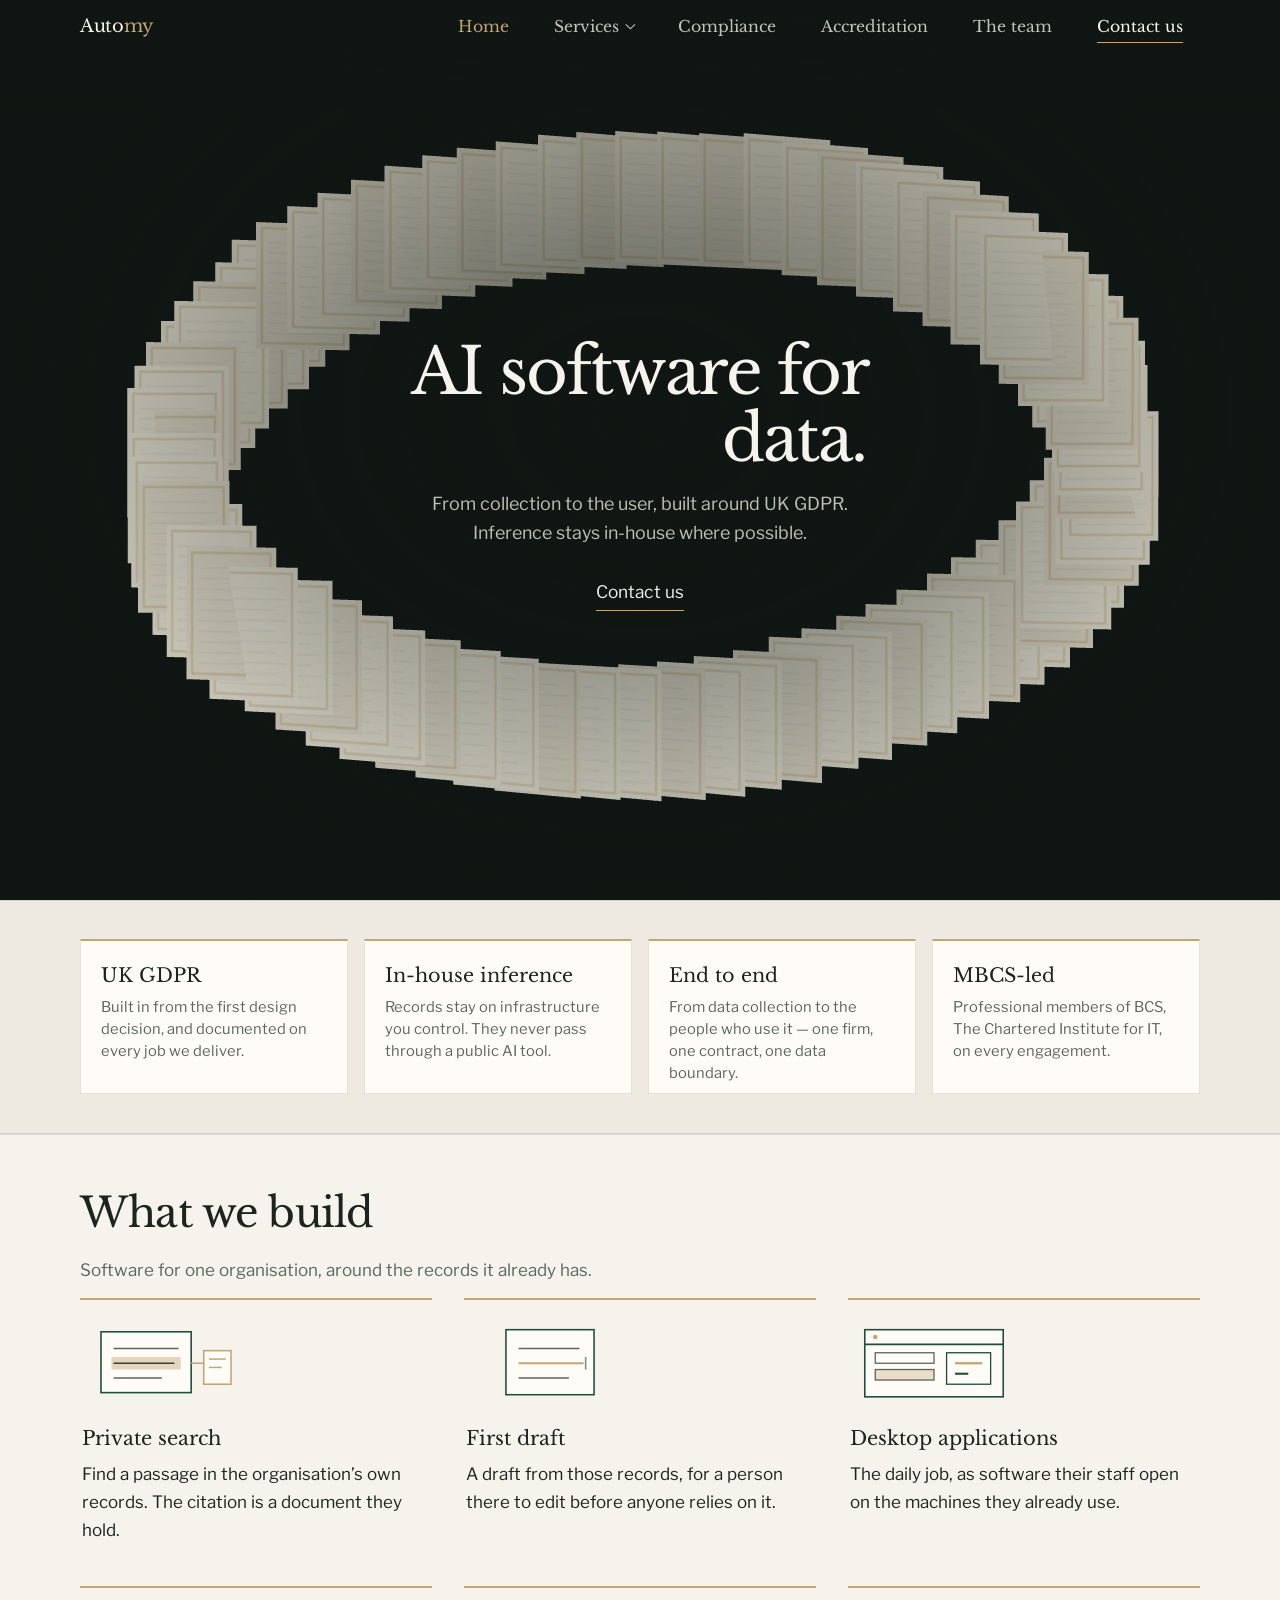
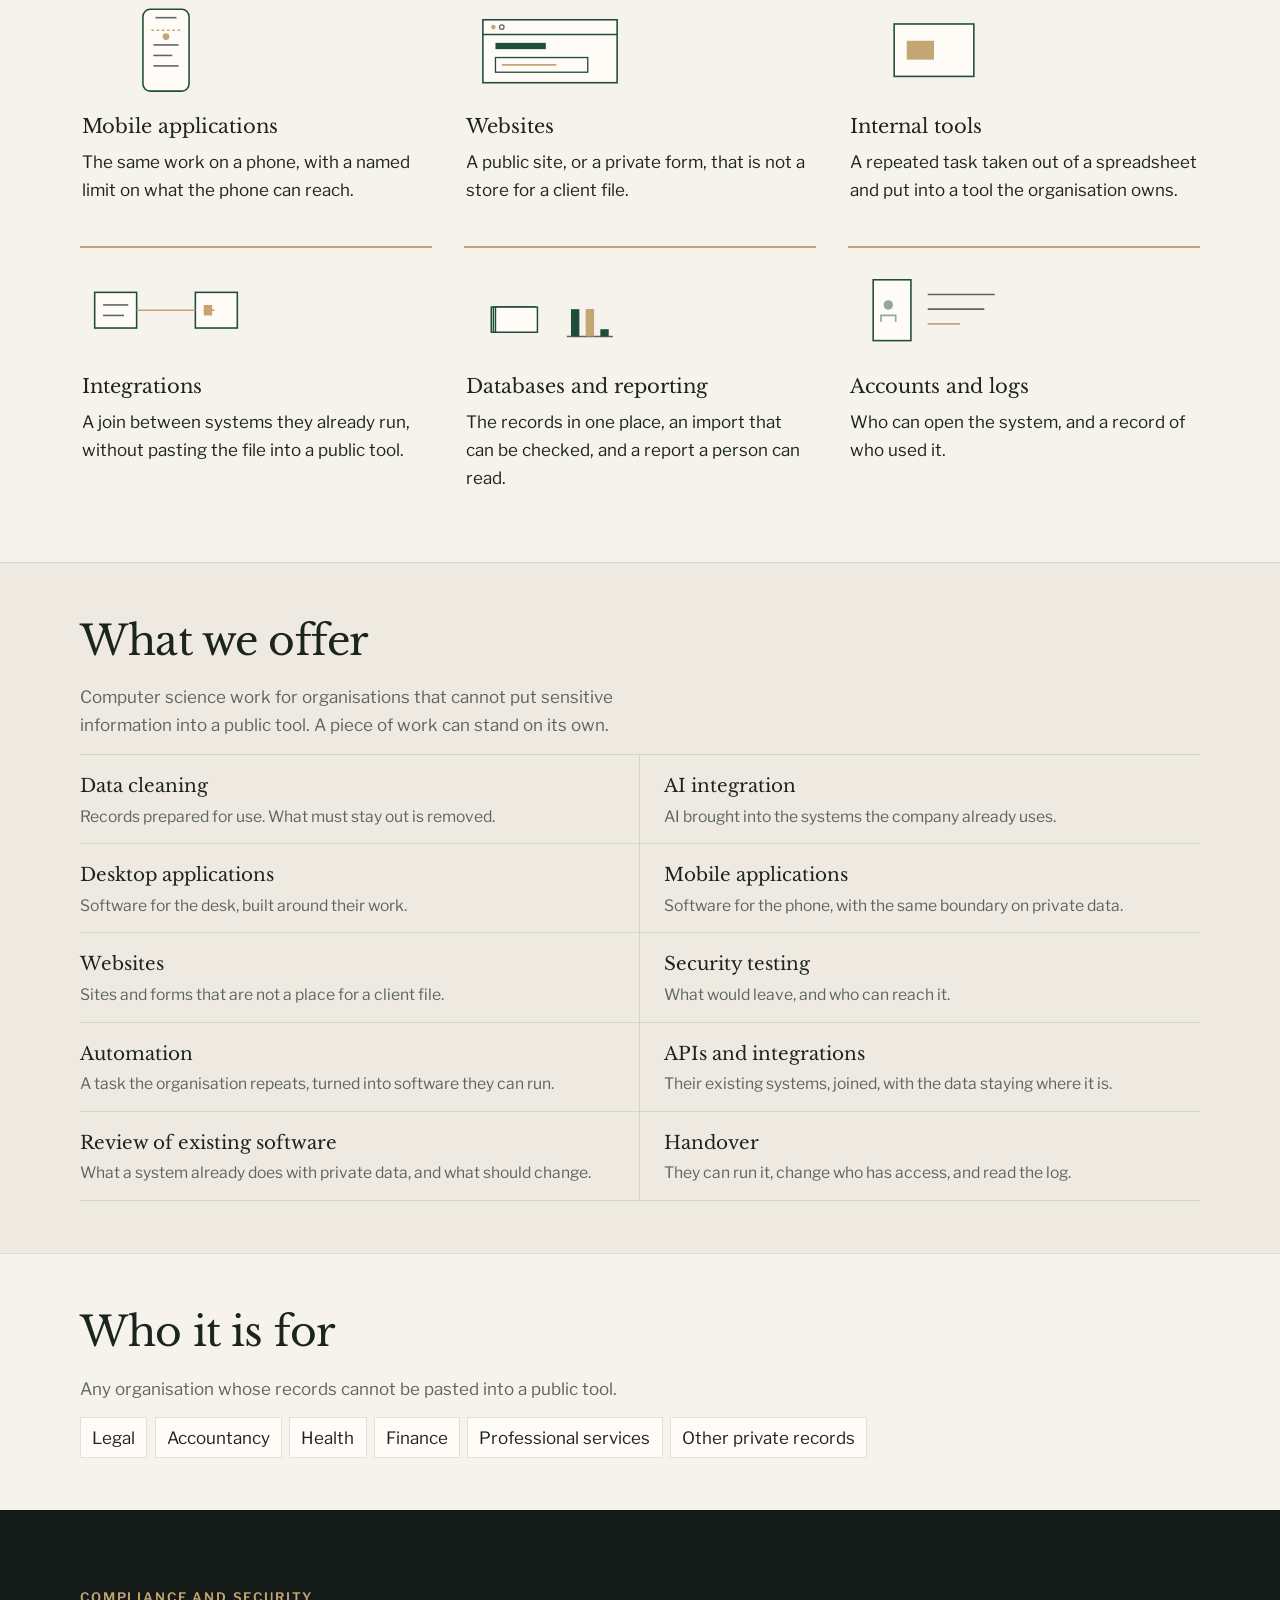
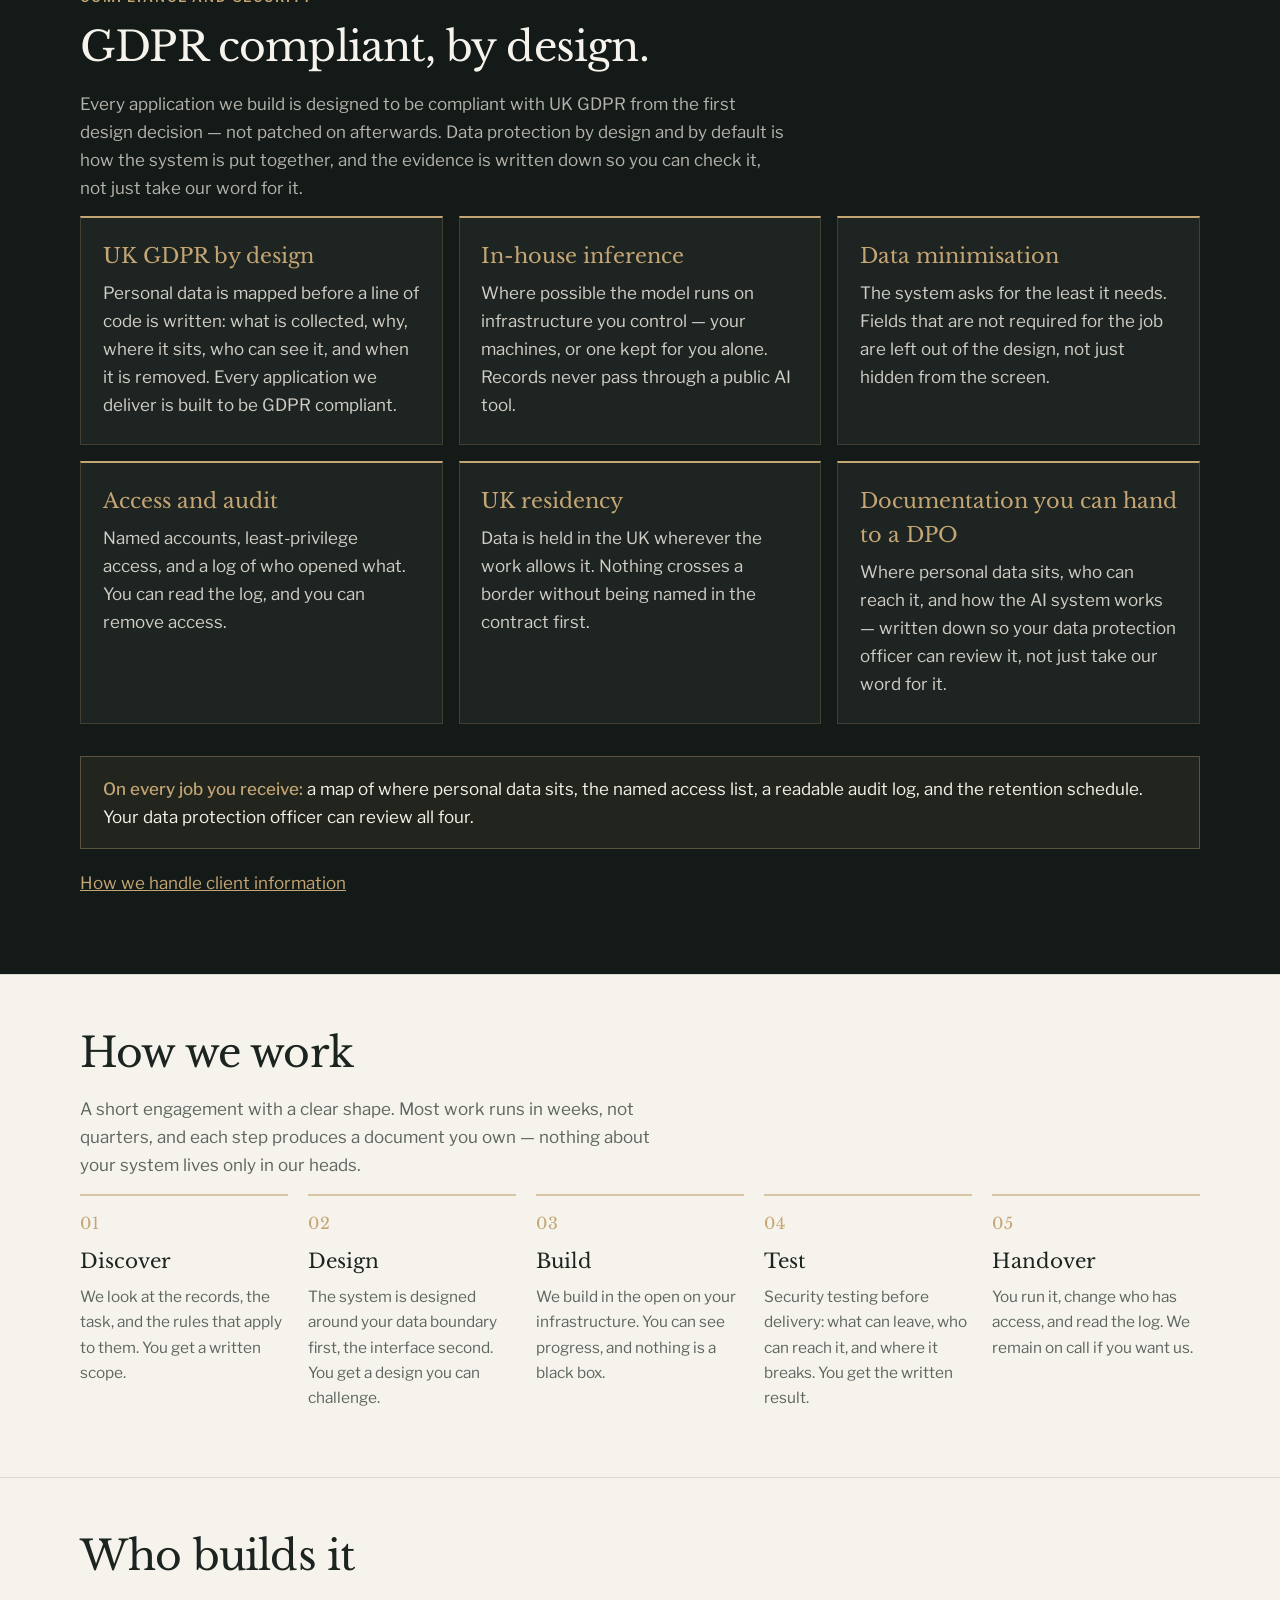
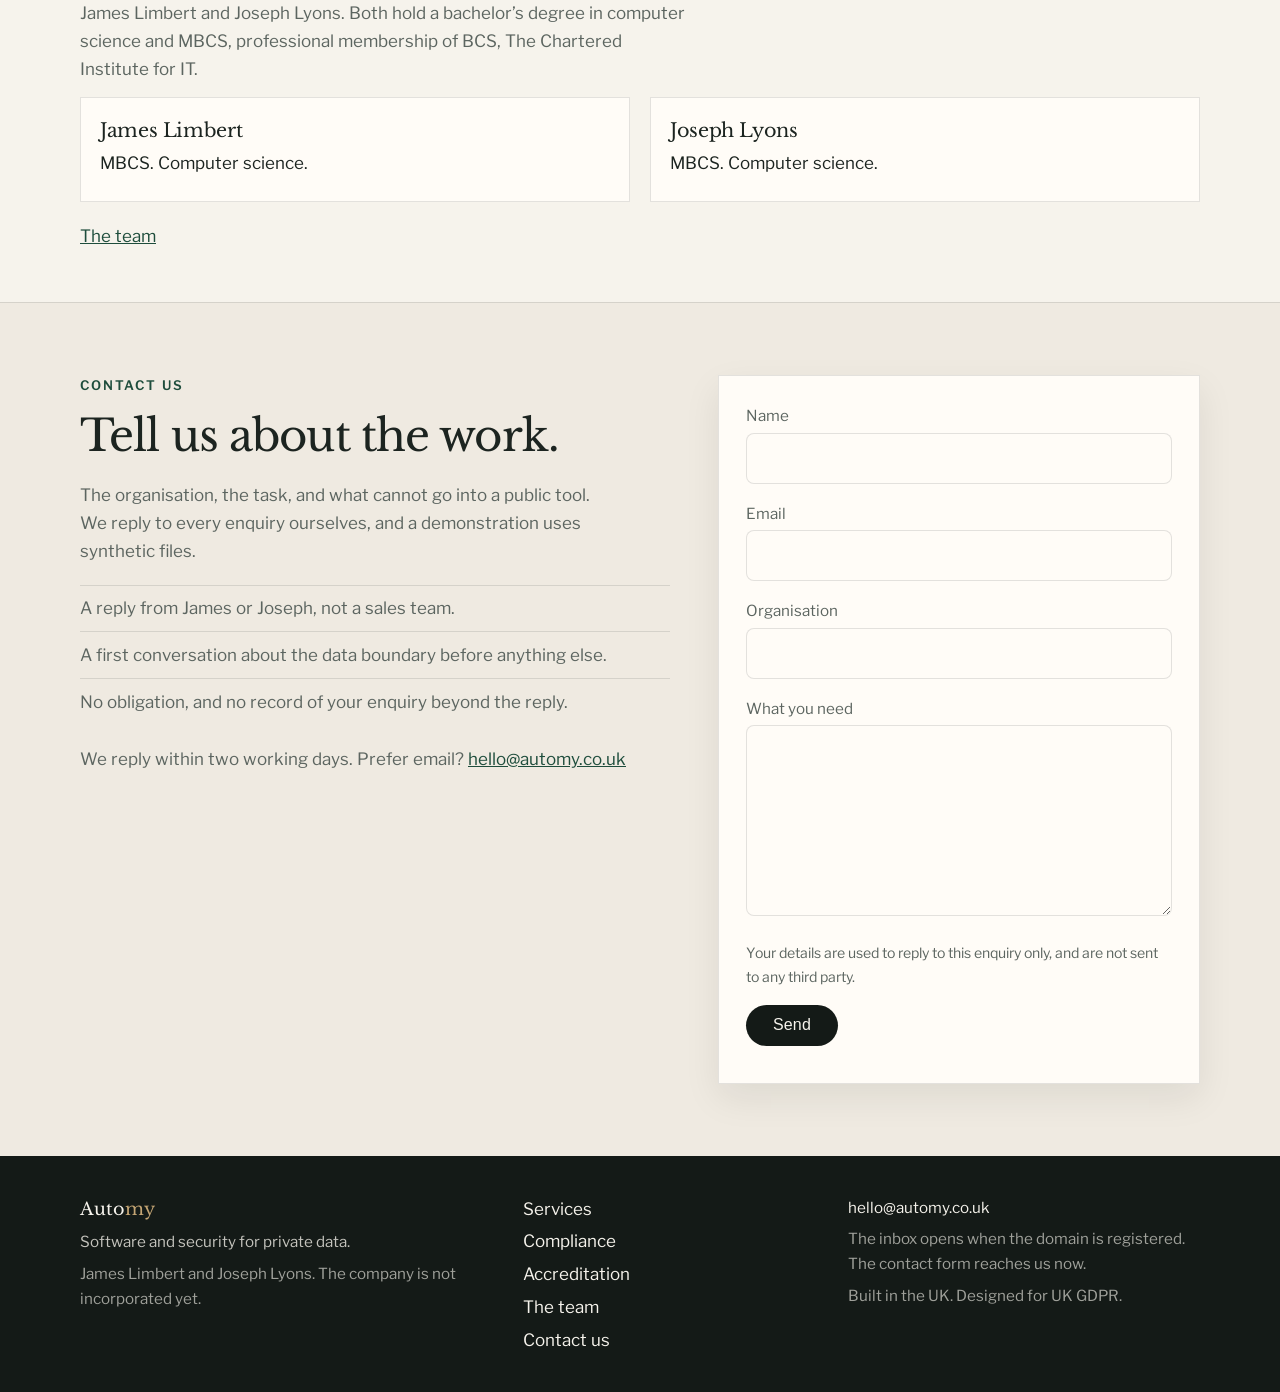
==== commit 1cde6a3d: "Create a professional business website for AI software development with a focus on UK legislation ad" ====
--- a/index.html
+++ b/index.html
@@ -15,7 +15,7 @@
   <header class="site-header">
     <div class="wrap bar">
       <a class="wordmark" href="index.html">Auto<span>my</span></a>
-      <button class="menu-toggle" type="button" data-menu aria-expanded="false" aria-controls="primary-nav">Menu</button>
+      <button class="menu-toggle" type="button" data-menu aria-expanded="false" aria-controls="primary-nav" aria-label="Menu"><span></span><span></span><span></span></button>
       <nav class="nav" id="primary-nav" data-nav aria-label="Primary">
         <a href="index.html" aria-current="page">Home</a>
         <div class="drop" data-drop>
--- a/styles.css
+++ b/styles.css
@@ -87,14 +87,30 @@
 .menu-toggle {
   align-self: center;
   display: none;
-  background: rgba(243, 239, 230, 0.08);
-  color: #f6f3ec;
+  flex-direction: column;
+  justify-content: center;
+  gap: 5px;
+  width: 2.75rem;
+  height: 2.75rem;
+  background: transparent;
   border: 0;
-  border-radius: 0;
-  padding: 0.55rem 0.9rem;
-  font: inherit;
+  padding: 0;
   cursor: pointer;
 }
+
+.menu-toggle span {
+  display: block;
+  width: 1.4rem;
+  height: 2px;
+  margin: 0 auto;
+  border-radius: 1px;
+  background: #f6f3ec;
+  transition: transform 0.2s ease, opacity 0.2s ease;
+}
+
+.menu-toggle[aria-expanded="true"] span:nth-child(1) { transform: translateY(7px) rotate(45deg); }
+.menu-toggle[aria-expanded="true"] span:nth-child(2) { opacity: 0; }
+.menu-toggle[aria-expanded="true"] span:nth-child(3) { transform: translateY(-7px) rotate(-45deg); }
 
 .nav {
   display: flex;
@@ -115,7 +131,7 @@
   font: inherit;
   font-family: var(--serif);
   font-size: 0.98rem;
-  padding: 0 0.95rem;
+  padding: 0 1.4rem;
   cursor: pointer;
   transition: color 0.15s ease;
 }
@@ -136,7 +152,7 @@
 .nav > a:last-child {
   align-self: center;
   margin-left: 0.4rem;
-  padding: 0.42rem 0.85rem;
+  padding: 0.42rem 1.05rem;
   color: #f6f3ec;
   background: transparent;
   border: 0;
@@ -147,25 +163,25 @@
 .nav > a:last-child::after {
   content: "";
   position: absolute;
-  left: 0.85rem;
-  right: 0.85rem;
+  left: 1.05rem;
+  right: 1.05rem;
   bottom: 0.2rem;
   height: 1.5px;
   background: #c4a574;
-  transform: scaleX(0);
+  transform: scaleX(1);
   transform-origin: left;
   transition: transform 0.22s ease, color 0.2s ease;
 }
 
 .nav > a:last-child:hover,
 .nav > a:last-child:focus-visible {
-  color: #f6f3ec;
+  color: #c4a574;
   background: transparent;
 }
 
 .nav > a:last-child:hover::after,
 .nav > a:last-child:focus-visible::after {
-  transform: scaleX(1);
+  background: #c4a574;
 }
 
 .nav > a:last-child[aria-current="page"]::after {
@@ -238,7 +254,7 @@
 
 .drop-panel a {
   display: block;
-  padding: 0.38rem 1rem;
+  padding: 0.6rem 1.4rem;
   border-radius: 0;
   border-bottom: 0;
   text-decoration: none;
@@ -460,7 +476,7 @@
   bottom: 0.25rem;
   height: 1.5px;
   background: #c4a574;
-  transform: scaleX(0);
+  transform: scaleX(1);
   transform-origin: left;
   transition: transform 0.25s ease;
 }
@@ -1085,7 +1101,7 @@
 .quiet { color: rgba(246, 243, 236, 0.62); }
 
 @media (max-width: 800px) {
-  .menu-toggle { display: inline-block; }
+  .menu-toggle { display: flex; }
 
   .nav {
     display: none;
@@ -1103,7 +1119,10 @@
   .nav.is-open { display: flex; }
 
   .nav > a,
-  .drop-btn { border-radius: 0; }
+  .drop-btn {
+    border-radius: 0;
+    padding: 0.75rem 1.4rem;
+  }
 
   .nav > a:last-child {
     align-self: flex-start;
